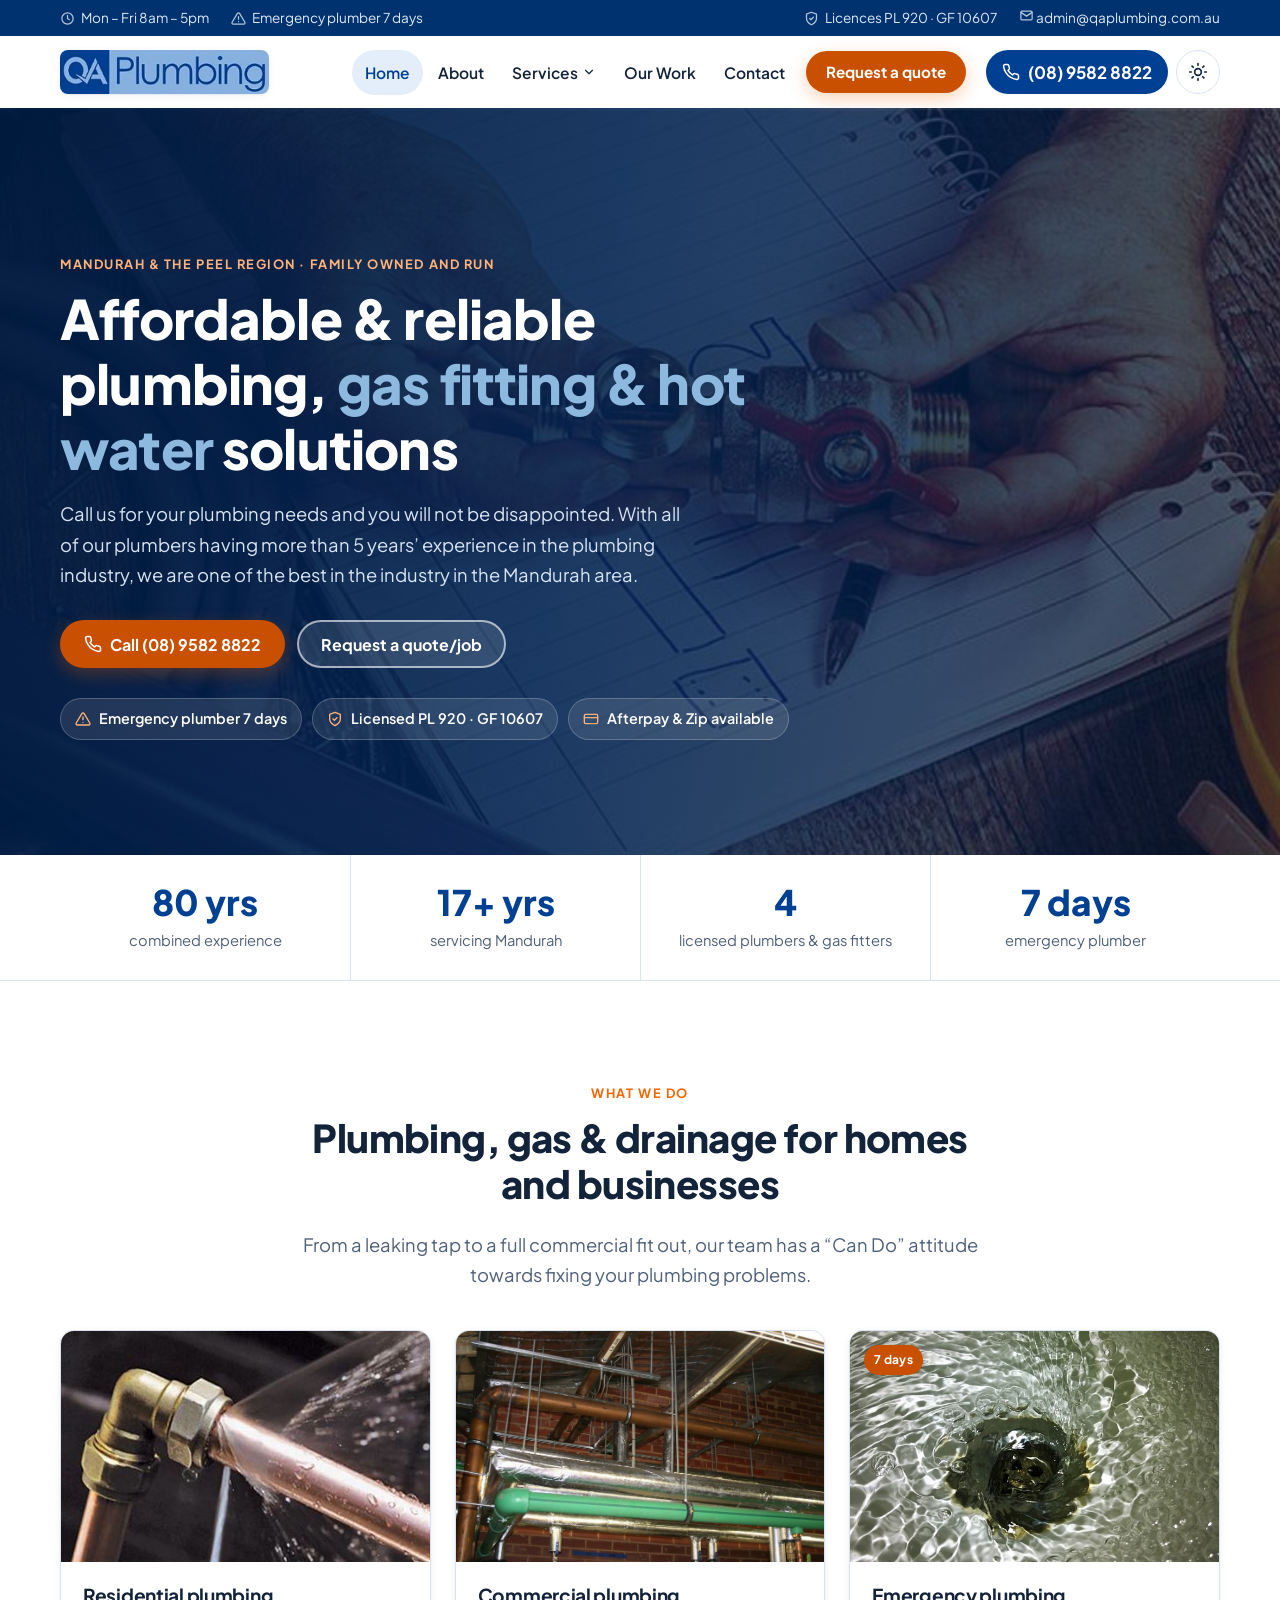
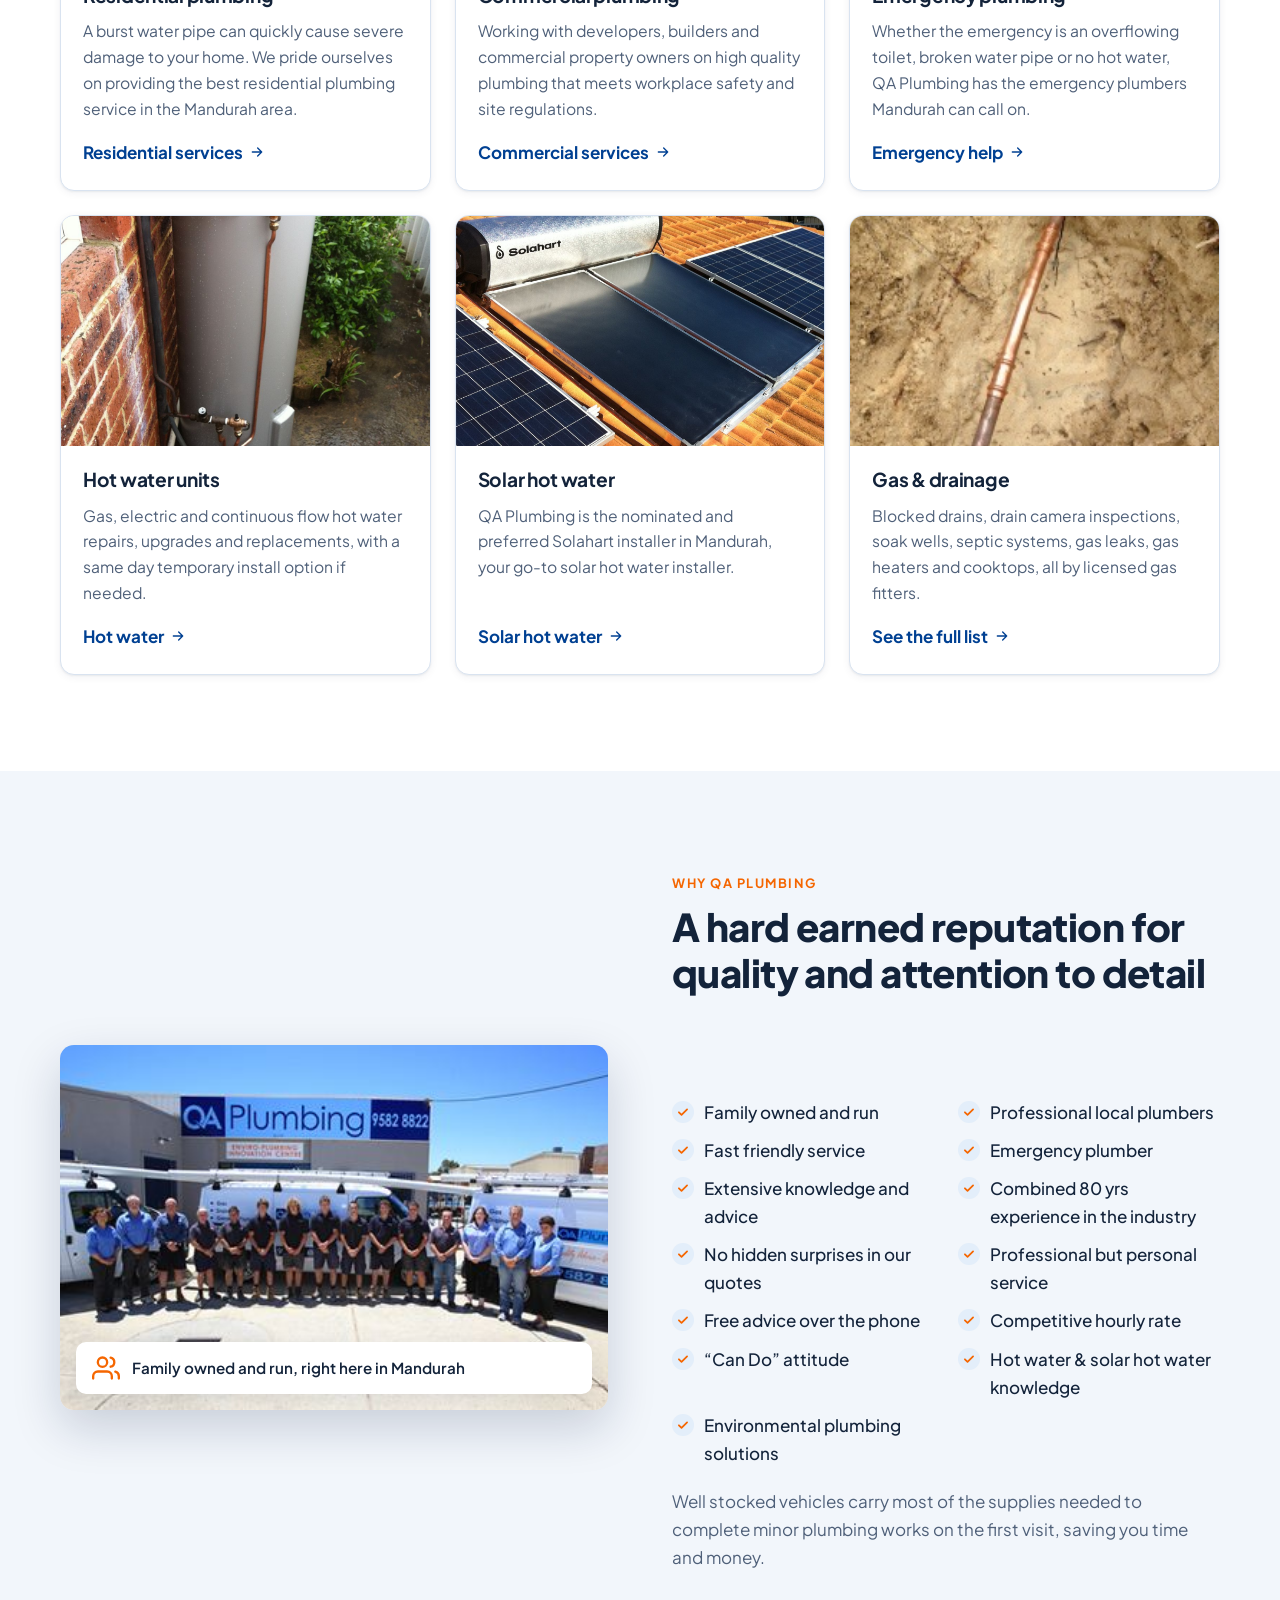
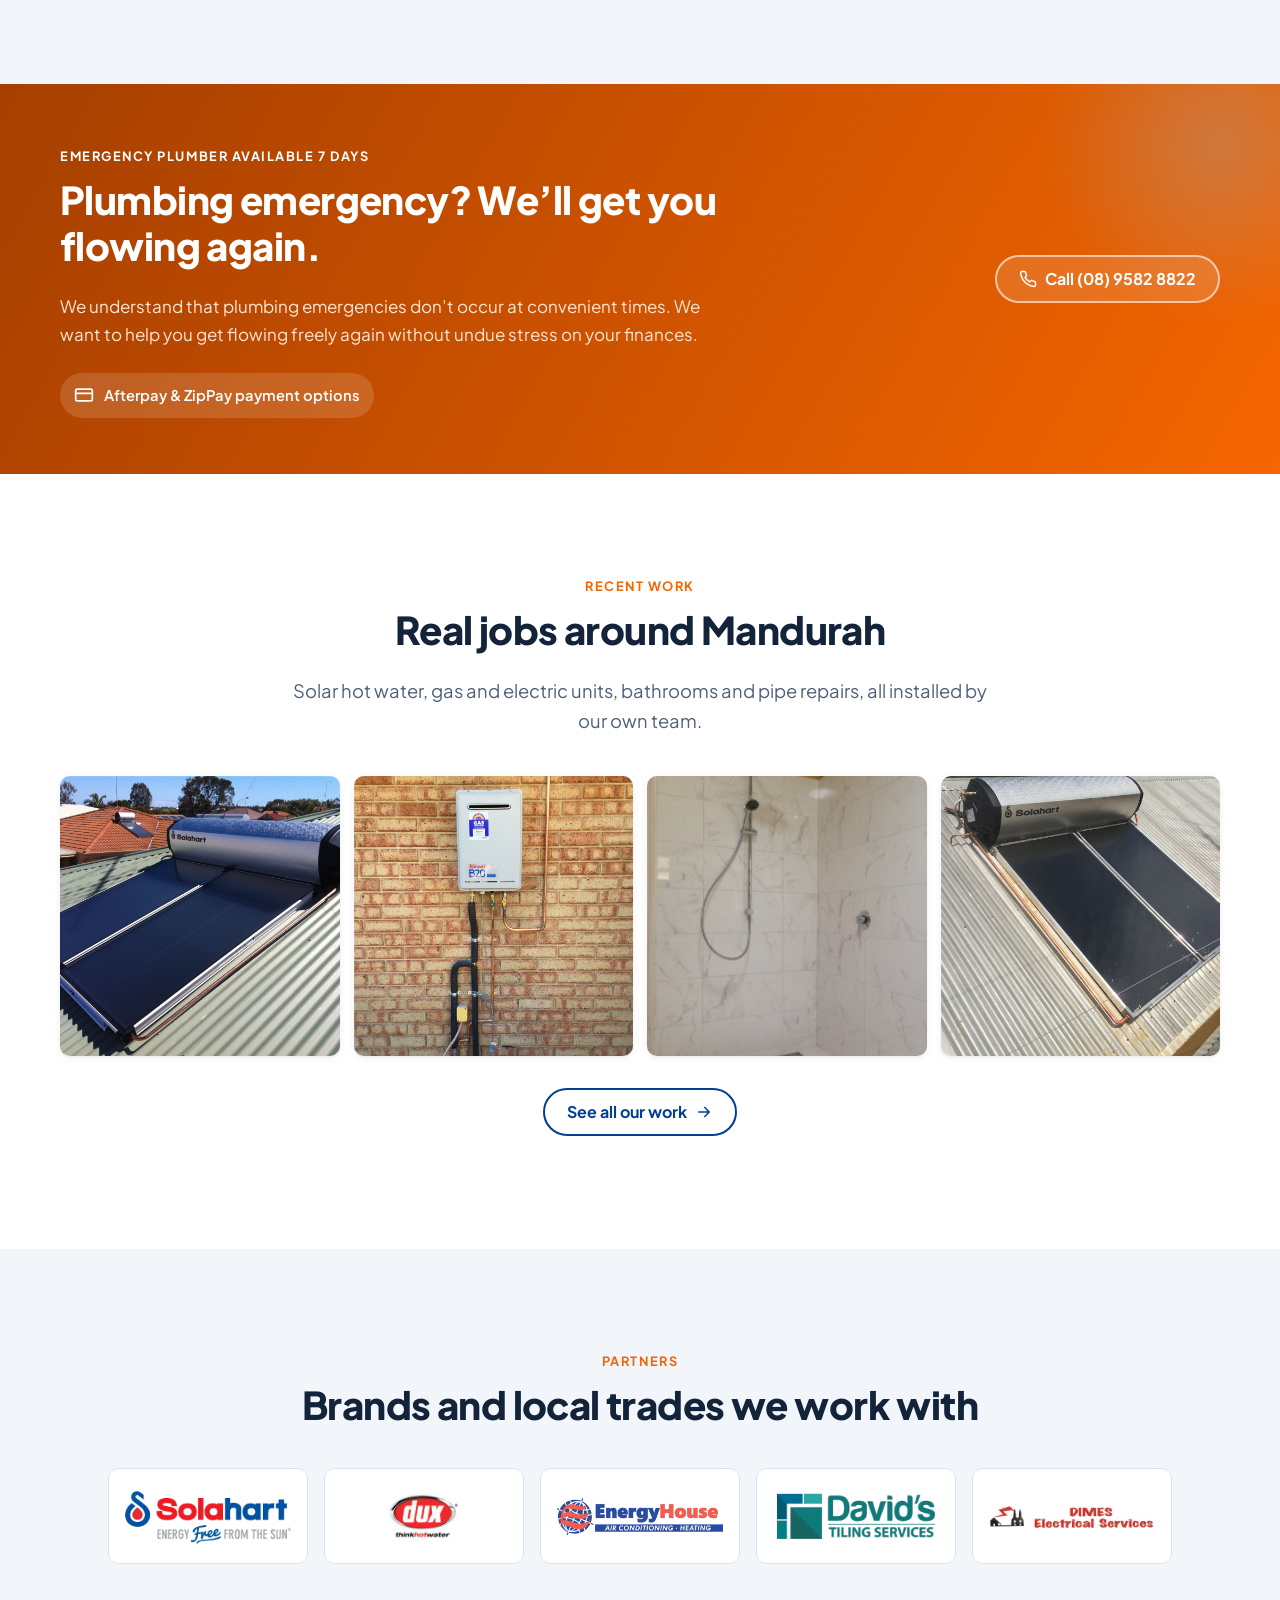
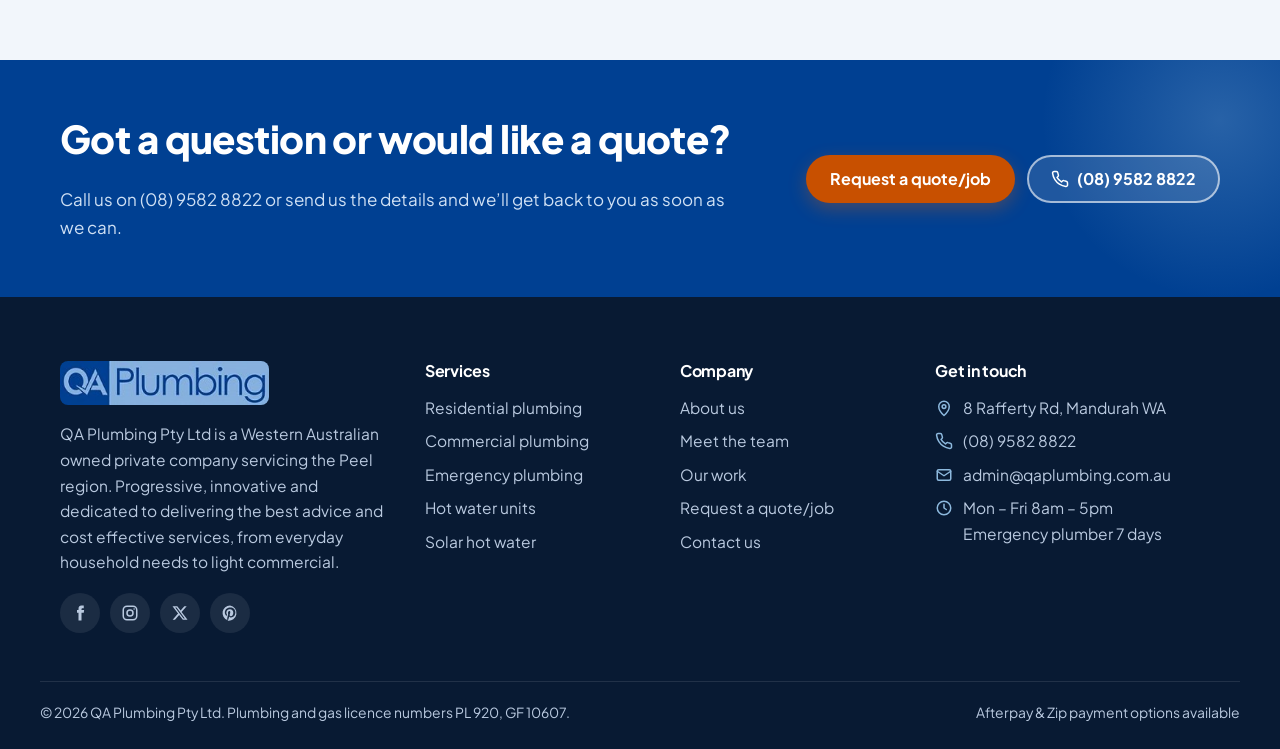
==== index.html @ 36aa90f0 "Initial commit: qa-plumbing site" ====
<!doctype html>
<html lang="en-AU">
<head>
<meta charset="utf-8">
<meta name="viewport" content="width=device-width, initial-scale=1">
<title>QA Plumbing, Gas &amp; Drainage | Mandurah Plumbers | (08) 9582 8822</title>
<meta name="description" content="Family owned Mandurah plumbers for residential, commercial and emergency plumbing, gas fitting, drainage and hot water. Call (08) 9582 8822.">
<meta name="theme-color" content="#004092">
<link rel="icon" href="images/qa-plumbing-fav-icon.jpg">
<script>(function(){var t=null;try{t=localStorage.getItem('qa-theme');}catch(e){}if(t!=='light'&&t!=='dark'){t=window.matchMedia&&matchMedia('(prefers-color-scheme: dark)').matches?'dark':'light';}document.documentElement.setAttribute('data-theme',t);})();</script>
<link rel="preconnect" href="https://fonts.googleapis.com">
<link rel="preconnect" href="https://fonts.gstatic.com" crossorigin>
<link rel="stylesheet" href="https://fonts.googleapis.com/css2?family=Plus+Jakarta+Sans:wght@400;500;600;700;800&display=swap">
<link rel="stylesheet" href="css/style.css">
</head>
<body>
<a class="skip-link" href="#main">Skip to content</a>

<div class="topbar">
  <div class="container">
    <ul class="topbar-list">
      <li><svg viewBox="0 0 24 24" fill="none" stroke="currentColor" stroke-width="2" stroke-linecap="round" stroke-linejoin="round" aria-hidden="true"><circle cx="12" cy="12" r="9"/><path d="M12 7v5l3 2"/></svg> Mon – Fri 8am – 5pm</li>
      <li class="hide-md"><svg viewBox="0 0 24 24" fill="none" stroke="currentColor" stroke-width="2" stroke-linecap="round" stroke-linejoin="round" aria-hidden="true"><path d="M10.3 3.9 1.8 18a2 2 0 0 0 1.7 3h17a2 2 0 0 0 1.7-3L13.7 3.9a2 2 0 0 0-3.4 0z"/><path d="M12 9v4M12 17h.01"/></svg> Emergency plumber 7 days</li>
    </ul>
    <ul class="topbar-list">
      <li class="hide-md"><svg viewBox="0 0 24 24" fill="none" stroke="currentColor" stroke-width="2" stroke-linecap="round" stroke-linejoin="round" aria-hidden="true"><path d="M12 22s8-4 8-10V5l-8-3-8 3v7c0 6 8 10 8 10z"/><path d="M9 12l2 2 4-4"/></svg> Licences PL 920 · GF 10607</li>
      <li><a href="mailto:admin@qaplumbing.com.au"><svg viewBox="0 0 24 24" fill="none" stroke="currentColor" stroke-width="2" stroke-linecap="round" stroke-linejoin="round" aria-hidden="true"><rect x="3" y="5" width="18" height="14" rx="2"/><path d="M3 7l9 6 9-6"/></svg> admin@qaplumbing.com.au</a></li>
    </ul>
  </div>
</div>

<header class="site-header">
  <div class="container header-inner">
    <a class="brand" href="index.html" aria-label="QA Plumbing home"><img src="images/logo.jpg" alt="QA Plumbing" width="285" height="60"></a>
    <nav id="site-nav" class="site-nav" aria-label="Main">
      <ul>
        <li><a class="nav-link" href="index.html" aria-current="page">Home</a></li>
        <li><a class="nav-link" href="about.html">About</a></li>
        <li class="has-sub">
          <a class="nav-link" href="index.html#services">Services <svg viewBox="0 0 24 24" fill="none" stroke="currentColor" stroke-width="2" stroke-linecap="round" stroke-linejoin="round" aria-hidden="true" class="chev"><path d="M6 9l6 6 6-6"/></svg></a>
          <ul class="sub">
            <li><a href="residential.html">Residential plumbing</a></li>
            <li><a href="commercial.html">Commercial plumbing</a></li>
            <li><a href="hot-water.html">Hot water units</a></li>
            <li><a href="solar.html">Solar hot water</a></li>
          </ul>
        </li>
        <li><a class="nav-link" href="gallery.html">Our Work</a></li>
        <li><a class="nav-link" href="contact.html">Contact</a></li>
      </ul>
      <a class="btn btn-accent nav-quote" href="contact.html#quote">Request a quote</a>
    </nav>
    <div class="header-actions">
      <a class="header-call" href="tel:0895828822" aria-label="Call QA Plumbing on (08) 9582 8822"><svg viewBox="0 0 24 24" fill="none" stroke="currentColor" stroke-width="2" stroke-linecap="round" stroke-linejoin="round" aria-hidden="true"><path d="M22 16.9v3a2 2 0 0 1-2.2 2 19.8 19.8 0 0 1-8.6-3.1 19.5 19.5 0 0 1-6-6A19.8 19.8 0 0 1 2.1 4.2 2 2 0 0 1 4.1 2h3a2 2 0 0 1 2 1.7c.1 1 .4 1.9.7 2.8a2 2 0 0 1-.5 2.1L8 9.9a16 16 0 0 0 6 6l1.3-1.3a2 2 0 0 1 2.1-.4c.9.3 1.8.6 2.8.7a2 2 0 0 1 1.7 2z"/></svg><span>(08) 9582 8822</span></a>
      <button class="icon-btn theme-toggle" type="button" aria-label="Switch to dark mode" aria-pressed="false"><svg viewBox="0 0 24 24" fill="none" stroke="currentColor" stroke-width="2" stroke-linecap="round" stroke-linejoin="round" aria-hidden="true" class="sun"><circle cx="12" cy="12" r="4"/><path d="M12 2v2M12 20v2M4.9 4.9l1.4 1.4M17.7 17.7l1.4 1.4M2 12h2M20 12h2M4.9 19.1l1.4-1.4M17.7 6.3l1.4-1.4"/></svg><svg viewBox="0 0 24 24" fill="none" stroke="currentColor" stroke-width="2" stroke-linecap="round" stroke-linejoin="round" aria-hidden="true" class="moon"><path d="M21 12.8A9 9 0 1 1 11.2 3a7 7 0 0 0 9.8 9.8z"/></svg></button>
      <button class="icon-btn menu-toggle" type="button" aria-controls="site-nav" aria-expanded="false" aria-label="Open menu"><span class="bars" aria-hidden="true"><span></span><span></span><span></span></span></button>
    </div>
  </div>
</header>

<main id="main">
<section class="hero">
  <div class="hero-media"><img src="images/image2.jpg" alt="" width="1400" height="434" fetchpriority="high"></div>
  <div class="container">
    <div class="hero-inner">
      <span class="eyebrow">Mandurah &amp; the Peel region · Family owned and run</span>
      <h1>Affordable &amp; reliable plumbing, <span class="hl">gas fitting &amp; hot water</span> solutions</h1>
      <p class="lead">Call us for your plumbing needs and you will not be disappointed. With all of our plumbers having more than 5 years’ experience in the plumbing industry, we are one of the best in the industry in the Mandurah area.</p>
      <div class="btn-row">
        <a class="btn btn-accent" href="tel:0895828822"><svg viewBox="0 0 24 24" fill="none" stroke="currentColor" stroke-width="2" stroke-linecap="round" stroke-linejoin="round" aria-hidden="true"><path d="M22 16.9v3a2 2 0 0 1-2.2 2 19.8 19.8 0 0 1-8.6-3.1 19.5 19.5 0 0 1-6-6A19.8 19.8 0 0 1 2.1 4.2 2 2 0 0 1 4.1 2h3a2 2 0 0 1 2 1.7c.1 1 .4 1.9.7 2.8a2 2 0 0 1-.5 2.1L8 9.9a16 16 0 0 0 6 6l1.3-1.3a2 2 0 0 1 2.1-.4c.9.3 1.8.6 2.8.7a2 2 0 0 1 1.7 2z"/></svg> Call (08) 9582 8822</a>
        <a class="btn btn-light" href="contact.html#quote">Request a quote/job</a>
      </div>
      <ul class="trust">
        <li><svg viewBox="0 0 24 24" fill="none" stroke="currentColor" stroke-width="2" stroke-linecap="round" stroke-linejoin="round" aria-hidden="true"><path d="M10.3 3.9 1.8 18a2 2 0 0 0 1.7 3h17a2 2 0 0 0 1.7-3L13.7 3.9a2 2 0 0 0-3.4 0z"/><path d="M12 9v4M12 17h.01"/></svg> Emergency plumber 7 days</li>
        <li><svg viewBox="0 0 24 24" fill="none" stroke="currentColor" stroke-width="2" stroke-linecap="round" stroke-linejoin="round" aria-hidden="true"><path d="M12 22s8-4 8-10V5l-8-3-8 3v7c0 6 8 10 8 10z"/><path d="M9 12l2 2 4-4"/></svg> Licensed PL 920 · GF 10607</li>
        <li><svg viewBox="0 0 24 24" fill="none" stroke="currentColor" stroke-width="2" stroke-linecap="round" stroke-linejoin="round" aria-hidden="true"><rect x="2" y="5" width="20" height="14" rx="2"/><path d="M2 10h20"/></svg> Afterpay &amp; Zip available</li>
      </ul>
    </div>
  </div>
</section>

<section class="stats" aria-label="QA Plumbing at a glance">
  <div class="container" data-reveal>
    <div class="stat"><strong>80 yrs</strong><span>combined experience</span></div>
    <div class="stat"><strong>17+ yrs</strong><span>servicing Mandurah</span></div>
    <div class="stat"><strong>4</strong><span>licensed plumbers &amp; gas fitters</span></div>
    <div class="stat"><strong>7 days</strong><span>emergency plumber</span></div>
  </div>
</section>

<section class="section" id="services">
  <div class="container">
    <div class="section-head center" data-reveal>
      <span class="eyebrow">What we do</span>
      <h2>Plumbing, gas &amp; drainage for homes and businesses</h2>
      <p class="lead">From a leaking tap to a full commercial fit out, our team has a “Can Do” attitude towards fixing your plumbing problems.</p>
    </div>
    <div class="grid grid-3" data-reveal>
      <a class="card" href="residential.html">
        <div class="card-media"><img src="images/burst-pipe.jpg" alt="Burst water pipe" width="600" height="400" loading="lazy"></div>
        <div class="card-body">
          <h3>Residential plumbing</h3>
          <p>A burst water pipe can quickly cause severe damage to your home. We pride ourselves on providing the best residential plumbing service in the Mandurah area.</p>
          <span class="card-link">Residential services <svg viewBox="0 0 24 24" fill="none" stroke="currentColor" stroke-width="2" stroke-linecap="round" stroke-linejoin="round" aria-hidden="true"><path d="M5 12h14M13 6l6 6-6 6"/></svg></span>
        </div>
      </a>
      <a class="card" href="commercial.html">
        <div class="card-media"><img src="images/various_roof__piping.jpg" alt="Commercial roof piping" width="850" height="567" loading="lazy"></div>
        <div class="card-body">
          <h3>Commercial plumbing</h3>
          <p>Working with developers, builders and commercial property owners on high quality plumbing that meets workplace safety and site regulations.</p>
          <span class="card-link">Commercial services <svg viewBox="0 0 24 24" fill="none" stroke="currentColor" stroke-width="2" stroke-linecap="round" stroke-linejoin="round" aria-hidden="true"><path d="M5 12h14M13 6l6 6-6 6"/></svg></span>
        </div>
      </a>
      <a class="card" href="#emergency">
        <div class="card-media"><span class="tag">7 days</span><img src="images/water-783355_640.jpg" alt="Water flowing from a pipe" width="640" height="360" loading="lazy"></div>
        <div class="card-body">
          <h3>Emergency plumbing</h3>
          <p>Whether the emergency is an overflowing toilet, broken water pipe or no hot water, QA Plumbing has the emergency plumbers Mandurah can call on.</p>
          <span class="card-link">Emergency help <svg viewBox="0 0 24 24" fill="none" stroke="currentColor" stroke-width="2" stroke-linecap="round" stroke-linejoin="round" aria-hidden="true"><path d="M5 12h14M13 6l6 6-6 6"/></svg></span>
        </div>
      </a>
      <a class="card" href="hot-water.html">
        <div class="card-media"><img src="images/residential-4.jpg" alt="Electric hot water unit installed by QA Plumbing" width="1046" height="1400" loading="lazy"></div>
        <div class="card-body">
          <h3>Hot water units</h3>
          <p>Gas, electric and continuous flow hot water repairs, upgrades and replacements, with a same day temporary install option if needed.</p>
          <span class="card-link">Hot water <svg viewBox="0 0 24 24" fill="none" stroke="currentColor" stroke-width="2" stroke-linecap="round" stroke-linejoin="round" aria-hidden="true"><path d="M5 12h14M13 6l6 6-6 6"/></svg></span>
        </div>
      </a>
      <a class="card" href="solar.html">
        <div class="card-media"><img src="images/residential-10.jpg" alt="Solahart solar hot water system on a tiled roof" width="1400" height="1400" loading="lazy"></div>
        <div class="card-body">
          <h3>Solar hot water</h3>
          <p>QA Plumbing is the nominated and preferred Solahart installer in Mandurah, your go-to solar hot water installer.</p>
          <span class="card-link">Solar hot water <svg viewBox="0 0 24 24" fill="none" stroke="currentColor" stroke-width="2" stroke-linecap="round" stroke-linejoin="round" aria-hidden="true"><path d="M5 12h14M13 6l6 6-6 6"/></svg></span>
        </div>
      </a>
      <a class="card" href="residential.html#services-list">
        <div class="card-media"><img src="images/residential-20.jpg" alt="Copper pipe repair in a trench" width="240" height="320" loading="lazy"></div>
        <div class="card-body">
          <h3>Gas &amp; drainage</h3>
          <p>Blocked drains, drain camera inspections, soak wells, septic systems, gas leaks, gas heaters and cooktops, all by licensed gas fitters.</p>
          <span class="card-link">See the full list <svg viewBox="0 0 24 24" fill="none" stroke="currentColor" stroke-width="2" stroke-linecap="round" stroke-linejoin="round" aria-hidden="true"><path d="M5 12h14M13 6l6 6-6 6"/></svg></span>
        </div>
      </a>
    </div>
  </div>
</section>

<section class="section section-soft">
  <div class="container split">
    <div class="media-frame reveal-me" style="aspect-ratio:3/2">
      <img src="images/img_1631.jpg" alt="The QA Plumbing team outside their Mandurah workshop" width="383" height="254" loading="lazy">
      <div class="media-badge"><svg viewBox="0 0 24 24" fill="none" stroke="currentColor" stroke-width="2" stroke-linecap="round" stroke-linejoin="round" aria-hidden="true"><path d="M17 21v-2a4 4 0 0 0-4-4H5a4 4 0 0 0-4 4v2"/><circle cx="9" cy="7" r="4"/><path d="M23 21v-2a4 4 0 0 0-3-3.9M16 3.1a4 4 0 0 1 0 7.8"/></svg> Family owned and run, right here in Mandurah</div>
    </div>
    <div data-reveal>
      <span class="eyebrow">Why QA Plumbing</span>
      <h2>A hard earned reputation for quality and attention to detail</h2>
      <p class="lead">Our team at QA Plumbing value our hard earned reputation for high quality work and attention to detail.</p>
      <ul class="checks cols-2">
        <li>Family owned and run</li>
        <li>Professional local plumbers</li>
        <li>Fast friendly service</li>
        <li>Emergency plumber</li>
        <li>Extensive knowledge and advice</li>
        <li>Combined 80 yrs experience in the industry</li>
        <li>No hidden surprises in our quotes</li>
        <li>Professional but personal service</li>
        <li>Free advice over the phone</li>
        <li>Competitive hourly rate</li>
        <li>“Can Do” attitude</li>
        <li>Hot water &amp; solar hot water knowledge</li>
        <li>Environmental plumbing solutions</li>
      </ul>
      <p class="muted" style="margin-top:20px">Well stocked vehicles carry most of the supplies needed to complete minor plumbing works on the first visit, saving you time and money.</p>
    </div>
  </div>
</section>

<section class="band emergency" id="emergency">
  <div class="container">
    <div class="band-text" data-reveal>
      <span class="eyebrow" style="color:#fff">Emergency plumber available 7 days</span>
      <h2>Plumbing emergency? We’ll get you flowing again.</h2>
      <p>We understand that plumbing emergencies don’t occur at convenient times. We want to help you get flowing freely again without undue stress on your finances.</p>
      <span class="pay-note"><svg viewBox="0 0 24 24" fill="none" stroke="currentColor" stroke-width="2" stroke-linecap="round" stroke-linejoin="round" aria-hidden="true"><rect x="2" y="5" width="20" height="14" rx="2"/><path d="M2 10h20"/></svg> Afterpay &amp; ZipPay payment options</span>
    </div>
    <a class="btn btn-light" href="tel:0895828822"><svg viewBox="0 0 24 24" fill="none" stroke="currentColor" stroke-width="2" stroke-linecap="round" stroke-linejoin="round" aria-hidden="true"><path d="M22 16.9v3a2 2 0 0 1-2.2 2 19.8 19.8 0 0 1-8.6-3.1 19.5 19.5 0 0 1-6-6A19.8 19.8 0 0 1 2.1 4.2 2 2 0 0 1 4.1 2h3a2 2 0 0 1 2 1.7c.1 1 .4 1.9.7 2.8a2 2 0 0 1-.5 2.1L8 9.9a16 16 0 0 0 6 6l1.3-1.3a2 2 0 0 1 2.1-.4c.9.3 1.8.6 2.8.7a2 2 0 0 1 1.7 2z"/></svg> Call (08) 9582 8822</a>
  </div>
</section>

<section class="section">
  <div class="container">
    <div class="section-head center" data-reveal>
      <span class="eyebrow">Recent work</span>
      <h2>Real jobs around Mandurah</h2>
      <p class="lead">Solar hot water, gas and electric units, bathrooms and pipe repairs, all installed by our own team.</p>
    </div>
    <div class="gallery mini" data-reveal>
      <a class="gallery-item zoom" href="gallery.html"><img src="images/residential-1.jpg" alt="Solahart solar hot water installation" width="1400" height="1046" loading="lazy"></a>
      <a class="gallery-item zoom" href="gallery.html"><img src="images/residential-8.jpg" alt="Continuous flow gas hot water unit" width="1050" height="1400" loading="lazy"></a>
      <a class="gallery-item zoom" href="gallery.html"><img src="images/residential-16.jpg" alt="Renovated walk-in shower" width="240" height="320" loading="lazy"></a>
      <a class="gallery-item zoom" href="gallery.html"><img src="images/residential-13.jpg" alt="Solar hot water system on a metal roof" width="1050" height="1400" loading="lazy"></a>
    </div>
    <p style="text-align:center;margin-top:32px"><a class="btn btn-ghost" href="gallery.html">See all our work <svg viewBox="0 0 24 24" fill="none" stroke="currentColor" stroke-width="2" stroke-linecap="round" stroke-linejoin="round" aria-hidden="true"><path d="M5 12h14M13 6l6 6-6 6"/></svg></a></p>
  </div>
</section>

<section class="section section-soft">
  <div class="container">
    <div class="section-head center" data-reveal>
      <span class="eyebrow">Partners</span>
      <h2>Brands and local trades we work with</h2>
    </div>
    <ul class="partners" data-reveal>
      <li><a href="https://solahart.com.au/dealer/solahart-mandurah" target="_blank" rel="noopener"><img src="images/solahart_energyfree_logo-1.png" alt="Solahart" width="207" height="75" loading="lazy"></a></li>
      <li><a href="https://www.dux.com.au/" target="_blank" rel="noopener"><img src="images/dux.jpg" alt="Dux hot water" width="168" height="136" loading="lazy"></a></li>
      <li><a href="https://www.energyhousemandurah.com.au/" target="_blank" rel="noopener"><img src="images/energyhousemandurah.png" alt="Energy House Mandurah" width="293" height="65" loading="lazy"></a></li>
      <li><a href="https://www.facebook.com/DavidsTilingServices/" target="_blank" rel="noopener"><img src="images/davidstilingservices-1.png" alt="David's Tiling Services" width="200" height="76" loading="lazy"></a></li>
      <li><a href="https://www.facebook.com/DimesElec/" target="_blank" rel="noopener"><img src="images/dimes-1.jpg" alt="Dimes Electrical" width="399" height="70" loading="lazy"></a></li>
    </ul>
  </div>
</section>

<section class="band">
  <div class="container">
    <div class="band-text" data-reveal>
      <h2>Got a question or would like a quote?</h2>
      <p>Call us on (08) 9582 8822 or send us the details and we’ll get back to you as soon as we can.</p>
    </div>
    <div class="btn-row">
      <a class="btn btn-accent" href="contact.html#quote">Request a quote/job</a>
      <a class="btn btn-light" href="tel:0895828822"><svg viewBox="0 0 24 24" fill="none" stroke="currentColor" stroke-width="2" stroke-linecap="round" stroke-linejoin="round" aria-hidden="true"><path d="M22 16.9v3a2 2 0 0 1-2.2 2 19.8 19.8 0 0 1-8.6-3.1 19.5 19.5 0 0 1-6-6A19.8 19.8 0 0 1 2.1 4.2 2 2 0 0 1 4.1 2h3a2 2 0 0 1 2 1.7c.1 1 .4 1.9.7 2.8a2 2 0 0 1-.5 2.1L8 9.9a16 16 0 0 0 6 6l1.3-1.3a2 2 0 0 1 2.1-.4c.9.3 1.8.6 2.8.7a2 2 0 0 1 1.7 2z"/></svg> (08) 9582 8822</a>
    </div>
  </div>
</section>
</main>

<footer class="site-footer">
  <div class="container footer-grid">
    <div class="footer-brand">
      <img src="images/logo.jpg" alt="QA Plumbing" width="285" height="60" loading="lazy">
      <p>QA Plumbing Pty Ltd is a Western Australian owned private company servicing the Peel region. Progressive, innovative and dedicated to delivering the best advice and cost effective services, from everyday household needs to light commercial.</p>
      <ul class="socials">
        <li><a href="https://www.facebook.com/QAPlumbing" aria-label="QA Plumbing on Facebook" target="_blank" rel="noopener"><svg viewBox="0 0 24 24" fill="currentColor" aria-hidden="true"><path d="M14 8V6.5c0-.7.5-1 1-1h2V2h-3c-3 0-4 2-4 4.5V8H8v3.5h2V22h4V11.5h3l.5-3.5z"/></svg></a></li>
        <li><a href="https://www.instagram.com/qa_plumbing/" aria-label="QA Plumbing on Instagram" target="_blank" rel="noopener"><svg viewBox="0 0 24 24" fill="none" stroke="currentColor" stroke-width="2" stroke-linecap="round" stroke-linejoin="round" aria-hidden="true"><rect x="3" y="3" width="18" height="18" rx="5"/><circle cx="12" cy="12" r="4"/><path d="M17.5 6.5h.01"/></svg></a></li>
        <li><a href="https://x.com/QAplumbing" aria-label="QA Plumbing on X" target="_blank" rel="noopener"><svg viewBox="0 0 24 24" fill="currentColor" aria-hidden="true"><path d="M17.8 3h3.1l-6.8 7.7L22 21h-6.2l-4.9-6.4L5.3 21H2.2l7.2-8.3L2 3h6.4l4.4 5.8zm-1.1 16.2h1.7L7.4 4.7H5.5z"/></svg></a></li>
        <li><a href="https://www.pinterest.com.au/qaplumbing/" aria-label="QA Plumbing on Pinterest" target="_blank" rel="noopener"><svg viewBox="0 0 24 24" fill="currentColor" aria-hidden="true"><path d="M12 2a10 10 0 0 0-3.6 19.3c-.1-.8-.2-2 0-2.9l1.2-5s-.3-.6-.3-1.5c0-1.4.8-2.5 1.8-2.5.9 0 1.3.7 1.3 1.5 0 .9-.6 2.2-.9 3.4-.2 1 .5 1.9 1.6 1.9 1.9 0 3.3-2 3.3-4.9 0-2.6-1.8-4.4-4.5-4.4-3 0-4.8 2.3-4.8 4.6 0 .9.4 1.9.8 2.5.1.1.1.2.1.3l-.3 1.2c0 .2-.2.3-.4.2-1.4-.7-2.2-2.7-2.2-4.3 0-3.5 2.5-6.7 7.3-6.7 3.8 0 6.8 2.7 6.8 6.4 0 3.8-2.4 6.9-5.8 6.9-1.1 0-2.2-.6-2.5-1.3l-.7 2.6c-.2 1-.9 2.2-1.4 2.9A10 10 0 1 0 12 2z"/></svg></a></li>
      </ul>
    </div>
    <div>
      <h3>Services</h3>
      <ul>
        <li><a href="residential.html">Residential plumbing</a></li>
        <li><a href="commercial.html">Commercial plumbing</a></li>
        <li><a href="index.html#emergency">Emergency plumbing</a></li>
        <li><a href="hot-water.html">Hot water units</a></li>
        <li><a href="solar.html">Solar hot water</a></li>
      </ul>
    </div>
    <div>
      <h3>Company</h3>
      <ul>
        <li><a href="about.html">About us</a></li>
        <li><a href="about.html#team">Meet the team</a></li>
        <li><a href="gallery.html">Our work</a></li>
        <li><a href="contact.html#quote">Request a quote/job</a></li>
        <li><a href="contact.html">Contact us</a></li>
      </ul>
    </div>
    <div>
      <h3>Get in touch</h3>
      <ul class="contact-lines">
        <li><svg viewBox="0 0 24 24" fill="none" stroke="currentColor" stroke-width="2" stroke-linecap="round" stroke-linejoin="round" aria-hidden="true"><path d="M12 22s7-6.2 7-12a7 7 0 0 0-14 0c0 5.8 7 12 7 12z"/><circle cx="12" cy="10" r="2.5"/></svg><span>8 Rafferty Rd, Mandurah WA</span></li>
        <li><svg viewBox="0 0 24 24" fill="none" stroke="currentColor" stroke-width="2" stroke-linecap="round" stroke-linejoin="round" aria-hidden="true"><path d="M22 16.9v3a2 2 0 0 1-2.2 2 19.8 19.8 0 0 1-8.6-3.1 19.5 19.5 0 0 1-6-6A19.8 19.8 0 0 1 2.1 4.2 2 2 0 0 1 4.1 2h3a2 2 0 0 1 2 1.7c.1 1 .4 1.9.7 2.8a2 2 0 0 1-.5 2.1L8 9.9a16 16 0 0 0 6 6l1.3-1.3a2 2 0 0 1 2.1-.4c.9.3 1.8.6 2.8.7a2 2 0 0 1 1.7 2z"/></svg><a href="tel:0895828822">(08) 9582 8822</a></li>
        <li><svg viewBox="0 0 24 24" fill="none" stroke="currentColor" stroke-width="2" stroke-linecap="round" stroke-linejoin="round" aria-hidden="true"><rect x="3" y="5" width="18" height="14" rx="2"/><path d="M3 7l9 6 9-6"/></svg><a href="mailto:admin@qaplumbing.com.au">admin@qaplumbing.com.au</a></li>
        <li><svg viewBox="0 0 24 24" fill="none" stroke="currentColor" stroke-width="2" stroke-linecap="round" stroke-linejoin="round" aria-hidden="true"><circle cx="12" cy="12" r="9"/><path d="M12 7v5l3 2"/></svg><span>Mon – Fri 8am – 5pm<br>Emergency plumber 7 days</span></li>
      </ul>
    </div>
  </div>
  <div class="container footer-bottom">
    <span>© <span id="year">2026</span> QA Plumbing Pty Ltd. Plumbing and gas licence numbers PL 920, GF 10607.</span>
    <span>Afterpay &amp; Zip payment options available</span>
  </div>
</footer>

<div class="callbar">
  <a class="btn btn-accent" href="tel:0895828822"><svg viewBox="0 0 24 24" fill="none" stroke="currentColor" stroke-width="2" stroke-linecap="round" stroke-linejoin="round" aria-hidden="true"><path d="M22 16.9v3a2 2 0 0 1-2.2 2 19.8 19.8 0 0 1-8.6-3.1 19.5 19.5 0 0 1-6-6A19.8 19.8 0 0 1 2.1 4.2 2 2 0 0 1 4.1 2h3a2 2 0 0 1 2 1.7c.1 1 .4 1.9.7 2.8a2 2 0 0 1-.5 2.1L8 9.9a16 16 0 0 0 6 6l1.3-1.3a2 2 0 0 1 2.1-.4c.9.3 1.8.6 2.8.7a2 2 0 0 1 1.7 2z"/></svg> Call (08) 9582 8822</a>
  <a class="btn btn-primary" href="contact.html#quote">Get a quote</a>
</div>

<script src="js/main.js" defer></script>
</body>
</html>
---- css/style.css ----
/* QA Plumbing, Gas & Drainage — shared styles */

:root {
  --bg: #ffffff;
  --bg-soft: #f2f6fb;
  --surface: #ffffff;
  --surface-2: #e8f0fa;
  --text: #13233a;
  --muted: #4f6079;
  --border: #d9e3f0;
  --primary: #004092;          /* logo navy */
  --primary-hover: #00326f;
  --primary-ink: #ffffff;
  --link: #004092;
  --sky: #8db9de;              /* logo light blue */
  --sky-soft: #e3eefa;
  --accent: #f56600;           /* old theme orange */
  --accent-btn: #c85000;
  --accent-btn-hover: #ab4400;
  --accent-ink: #ffffff;
  --check: #0a7a46;
  --header-bg: rgba(255, 255, 255, 0.86);
  --header-solid: #ffffff;
  --topbar-bg: #00326f;
  --topbar-text: #dce9f8;
  --hero-text: #ffffff;
  --hero-muted: #d7e4f4;
  --hero-overlay: linear-gradient(100deg, rgba(0, 28, 66, 0.92) 0%, rgba(0, 40, 92, 0.78) 45%, rgba(0, 40, 92, 0.35) 100%);
  --band-bg: #004092;
  --band-text: #ffffff;
  --band-muted: #cfe0f4;
  --footer-bg: #081a33;
  --footer-text: #b9c9df;
  --footer-head: #ffffff;
  --logo-chip: #ffffff;
  --product-stage: #ffffff;
  --shadow-sm: 0 1px 2px rgba(9, 30, 66, 0.06), 0 2px 8px rgba(9, 30, 66, 0.06);
  --shadow-md: 0 6px 24px rgba(9, 30, 66, 0.12);
  --shadow-lg: 0 18px 48px rgba(9, 30, 66, 0.18);
  --focus: #f56600;
  --radius: 14px;
  --radius-sm: 10px;
  --ease: cubic-bezier(0.22, 0.61, 0.36, 1);
  --t-fast: 160ms;
  --t-med: 280ms;
  --header-h: 72px;
  color-scheme: light;
}

:root[data-theme="dark"] {
  --bg: #0a1424;
  --bg-soft: #0e1b30;
  --surface: #12223a;
  --surface-2: #172b48;
  --text: #e6edf7;
  --muted: #a5b4ca;
  --border: #233a5a;
  --primary: #2f6fd0;
  --primary-hover: #3f7fe0;
  --primary-ink: #ffffff;
  --link: #9cc4ec;
  --sky: #8db9de;
  --sky-soft: #1a3152;
  --accent: #ff7a1f;
  --accent-btn: #ff7a1f;
  --accent-btn-hover: #ff9147;
  --accent-ink: #1b0f04;
  --check: #4fd18f;
  --header-bg: rgba(10, 20, 36, 0.82);
  --header-solid: #0a1424;
  --topbar-bg: #060e1b;
  --topbar-text: #a5b4ca;
  --hero-overlay: linear-gradient(100deg, rgba(4, 12, 26, 0.94) 0%, rgba(6, 18, 38, 0.82) 45%, rgba(6, 18, 38, 0.45) 100%);
  --band-bg: #10284a;
  --band-text: #ffffff;
  --band-muted: #b8cbe4;
  --footer-bg: #060d18;
  --footer-text: #9fb0c7;
  --logo-chip: #f3f6fa;
  --product-stage: #f3f6fa;
  --shadow-sm: 0 1px 2px rgba(0, 0, 0, 0.3), 0 2px 8px rgba(0, 0, 0, 0.25);
  --shadow-md: 0 6px 24px rgba(0, 0, 0, 0.4);
  --shadow-lg: 0 18px 48px rgba(0, 0, 0, 0.5);
  color-scheme: dark;
}

/* ---------- Base ---------- */
*, *::before, *::after { box-sizing: border-box; }
html { -webkit-text-size-adjust: 100%; scroll-behavior: smooth; scroll-padding-top: calc(var(--header-h) + 16px); }
body {
  margin: 0;
  font-family: "Plus Jakarta Sans", system-ui, -apple-system, "Segoe UI", Roboto, Arial, sans-serif;
  font-size: 1.0625rem;
  line-height: 1.65;
  color: var(--text);
  background: var(--bg);
  overflow-x: hidden;
  -webkit-font-smoothing: antialiased;
}
html.theme-fade body, html.theme-fade .site-header::before, html.theme-fade .card, html.theme-fade .section {
  transition: background-color var(--t-med) var(--ease), color var(--t-med) var(--ease), border-color var(--t-med) var(--ease);
}
img { max-width: 100%; height: auto; display: block; }
a { color: var(--link); text-underline-offset: 3px; }
h1, h2, h3, h4 { line-height: 1.2; margin: 0 0 0.6em; letter-spacing: -0.015em; }
h1 { font-size: clamp(2rem, 5vw, 3.4rem); font-weight: 800; }
h2 { font-size: clamp(1.6rem, 3.4vw, 2.4rem); font-weight: 800; }
h3 { font-size: 1.2rem; font-weight: 700; }
p { margin: 0 0 1em; }
ul { padding-left: 1.2em; }
:focus-visible { outline: 3px solid var(--focus); outline-offset: 3px; border-radius: 6px; }
.skip-link { position: absolute; left: 12px; top: -60px; z-index: 200; background: var(--primary); color: var(--primary-ink); padding: 10px 16px; border-radius: 8px; font-weight: 700; text-decoration: none; transition: top var(--t-fast) var(--ease); }
.skip-link:focus { top: 12px; }
.visually-hidden { position: absolute !important; width: 1px; height: 1px; overflow: hidden; clip: rect(0 0 0 0); white-space: nowrap; }

.container { width: 100%; max-width: 1200px; margin: 0 auto; padding: 0 20px; }
.section { padding: clamp(56px, 8vw, 96px) 0; }
.section-soft { background: var(--bg-soft); }
.eyebrow { display: inline-block; font-size: 0.8rem; font-weight: 700; letter-spacing: 0.12em; text-transform: uppercase; color: var(--accent); margin-bottom: 10px; }
.section-head { max-width: 720px; margin-bottom: 40px; }
.section-head.center { text-align: center; margin-left: auto; margin-right: auto; }
.lead { font-size: 1.15rem; color: var(--muted); }
.muted { color: var(--muted); }

/* ---------- Buttons ---------- */
.btn {
  display: inline-flex; align-items: center; justify-content: center; gap: 8px;
  min-height: 48px; padding: 12px 22px; border-radius: 999px; border: 2px solid transparent;
  font: inherit; font-weight: 700; font-size: 1rem; line-height: 1.2; text-decoration: none; cursor: pointer;
  transition: background-color var(--t-fast) var(--ease), color var(--t-fast) var(--ease), border-color var(--t-fast) var(--ease), transform var(--t-fast) var(--ease), box-shadow var(--t-fast) var(--ease);
}
.btn svg { width: 18px; height: 18px; flex: none; }
.btn:hover { transform: translateY(-2px); }
.btn:active { transform: translateY(0); }
.btn-accent { background: var(--accent-btn); color: var(--accent-ink); box-shadow: 0 6px 18px rgba(245, 102, 0, 0.28); }
.btn-accent:hover { background: var(--accent-btn-hover); }
.btn-primary { background: var(--primary); color: var(--primary-ink); }
.btn-primary:hover { background: var(--primary-hover); }
.btn-ghost { background: transparent; color: var(--link); border-color: currentColor; }
.btn-ghost:hover { background: var(--sky-soft); }
.btn-light { background: rgba(255, 255, 255, 0.12); color: #fff; border-color: rgba(255, 255, 255, 0.6); }
.btn-light:hover { background: rgba(255, 255, 255, 0.22); }
.btn-row { display: flex; flex-wrap: wrap; gap: 12px; }

/* ---------- Top bar ---------- */
.topbar { background: var(--topbar-bg); color: var(--topbar-text); font-size: 0.85rem; }
.topbar .container { display: flex; justify-content: space-between; gap: 16px; padding-top: 7px; padding-bottom: 7px; }
.topbar a { color: inherit; text-decoration: none; }
.topbar a:hover { color: #fff; }
.topbar-list { display: flex; gap: 22px; list-style: none; margin: 0; padding: 0; }
.topbar-list li { display: flex; align-items: center; gap: 6px; }
.topbar svg { width: 15px; height: 15px; opacity: 0.8; }

/* ---------- Header ---------- */
.site-header { position: sticky; top: 0; z-index: 100; transition: box-shadow var(--t-med) var(--ease); }
/* Blur lives on a pseudo-element so the fixed mobile menu isn't trapped inside the header box */
.site-header::before {
  content: ""; position: absolute; inset: 0; z-index: -1;
  background: var(--header-solid); border-bottom: 1px solid transparent;
  transition: background-color var(--t-med) var(--ease), border-color var(--t-med) var(--ease);
}
.site-header.is-scrolled { box-shadow: var(--shadow-md); }
.site-header.is-scrolled::before {
  background: var(--header-bg); border-bottom-color: var(--border);
  -webkit-backdrop-filter: saturate(160%) blur(14px); backdrop-filter: saturate(160%) blur(14px);
}
.header-inner { display: flex; align-items: center; gap: 20px; height: var(--header-h); }
.brand { display: inline-flex; flex: none; border-radius: 8px; overflow: hidden; box-shadow: var(--shadow-sm); transition: transform var(--t-fast) var(--ease); }
.brand:hover { transform: translateY(-1px); }
.brand img { height: 44px; width: auto; }

.site-nav { margin-left: auto; display: flex; align-items: center; gap: 8px; }
.site-nav > ul { display: flex; align-items: center; gap: 2px; list-style: none; margin: 0; padding: 0; }
.site-nav li { position: relative; }
.site-nav a.nav-link {
  display: inline-flex; align-items: center; gap: 4px; padding: 10px 13px; border-radius: 999px;
  color: var(--text); text-decoration: none; font-weight: 600; font-size: 0.97rem;
  transition: background-color var(--t-fast) var(--ease), color var(--t-fast) var(--ease);
}
.site-nav a.nav-link:hover { background: var(--sky-soft); color: var(--link); }
.site-nav a.nav-link[aria-current="page"] { color: var(--link); background: var(--sky-soft); }
.site-nav .chev { width: 14px; height: 14px; transition: transform var(--t-fast) var(--ease); }
.sub {
  list-style: none; margin: 0; padding: 8px; position: absolute; top: calc(100% + 6px); left: 0; min-width: 240px;
  background: var(--surface); border: 1px solid var(--border); border-radius: var(--radius-sm); box-shadow: var(--shadow-lg);
  opacity: 0; visibility: hidden; transform: translateY(6px);
  transition: opacity var(--t-fast) var(--ease), transform var(--t-fast) var(--ease), visibility var(--t-fast);
}
.sub::before { content: ""; position: absolute; left: 0; right: 0; top: -10px; height: 10px; }
.has-sub:hover .sub, .has-sub:focus-within .sub { opacity: 1; visibility: visible; transform: translateY(0); }
.has-sub:hover .chev, .has-sub:focus-within .chev { transform: rotate(180deg); }
.sub a { display: block; padding: 10px 12px; border-radius: 8px; color: var(--text); text-decoration: none; font-weight: 600; font-size: 0.95rem; transition: background-color var(--t-fast) var(--ease), color var(--t-fast) var(--ease); }
.sub a:hover, .sub a[aria-current="page"] { background: var(--sky-soft); color: var(--link); }
.nav-quote { min-height: 42px; padding: 9px 18px; font-size: 0.95rem; }

.header-actions { display: flex; align-items: center; gap: 8px; }
.header-call {
  display: inline-flex; align-items: center; gap: 8px; min-height: 44px; padding: 8px 16px; border-radius: 999px;
  background: var(--primary); color: var(--primary-ink); text-decoration: none; font-weight: 700; white-space: nowrap;
  transition: background-color var(--t-fast) var(--ease), transform var(--t-fast) var(--ease);
}
.header-call:hover { background: var(--primary-hover); transform: translateY(-1px); }
.header-call svg { width: 18px; height: 18px; }
.icon-btn {
  display: inline-grid; place-items: center; width: 44px; height: 44px; border-radius: 50%;
  border: 1px solid var(--border); background: var(--surface); color: var(--text); cursor: pointer;
  transition: background-color var(--t-fast) var(--ease), transform var(--t-fast) var(--ease), border-color var(--t-fast) var(--ease);
}
.icon-btn:hover { background: var(--sky-soft); transform: translateY(-1px); }
.icon-btn svg { width: 20px; height: 20px; }
.theme-toggle .moon { display: none; }
:root[data-theme="dark"] .theme-toggle .sun { display: none; }
:root[data-theme="dark"] .theme-toggle .moon { display: block; }
.menu-toggle { display: none; }
.menu-toggle .bars { position: relative; width: 20px; height: 14px; }
.menu-toggle .bars span { position: absolute; left: 0; width: 100%; height: 2px; border-radius: 2px; background: currentColor; transition: transform var(--t-med) var(--ease), opacity var(--t-fast) var(--ease), top var(--t-med) var(--ease); }
.menu-toggle .bars span:nth-child(1) { top: 0; }
.menu-toggle .bars span:nth-child(2) { top: 6px; }
.menu-toggle .bars span:nth-child(3) { top: 12px; }
.menu-open .menu-toggle .bars span:nth-child(1) { top: 6px; transform: rotate(45deg); }
.menu-open .menu-toggle .bars span:nth-child(2) { opacity: 0; }
.menu-open .menu-toggle .bars span:nth-child(3) { top: 6px; transform: rotate(-45deg); }

/* ---------- Hero ---------- */
.hero { position: relative; color: var(--hero-text); overflow: hidden; isolation: isolate; }
.hero-media { position: absolute; inset: 0; z-index: -2; }
.hero-media img { width: 100%; height: 100%; object-fit: cover; }
.hero::before { content: ""; position: absolute; inset: 0; z-index: -1; background: var(--hero-overlay); }
.hero-inner { padding: clamp(72px, 11vw, 140px) 0 clamp(64px, 9vw, 120px); max-width: 760px; }
.hero h1 { color: #fff; margin-bottom: 18px; }
.hero h1 .hl { color: var(--sky); }
.hero .lead { color: var(--hero-muted); max-width: 620px; margin-bottom: 30px; }
.hero .eyebrow { color: #ffb37a; }
.trust { display: flex; flex-wrap: wrap; gap: 10px; list-style: none; margin: 30px 0 0; padding: 0; }
.trust li {
  display: inline-flex; align-items: center; gap: 8px; padding: 8px 14px; border-radius: 999px; font-size: 0.9rem; font-weight: 600;
  background: rgba(255, 255, 255, 0.1); border: 1px solid rgba(255, 255, 255, 0.22); color: #fff;
}
.trust svg { width: 16px; height: 16px; color: #ffb37a; }

.page-hero .hero-inner { padding: clamp(56px, 8vw, 100px) 0 clamp(48px, 7vw, 84px); }
.page-hero h1 { font-size: clamp(2rem, 4.4vw, 3rem); }
.crumbs { display: flex; gap: 8px; list-style: none; margin: 0 0 14px; padding: 0; font-size: 0.88rem; color: var(--hero-muted); }
.crumbs a { color: #fff; text-decoration: none; }
.crumbs a:hover { text-decoration: underline; }
.crumbs li + li::before { content: "/"; margin-right: 8px; opacity: 0.6; }

/* ---------- Stats ---------- */
.stats { background: var(--surface); border-bottom: 1px solid var(--border); }
.stats .container { display: grid; grid-template-columns: repeat(4, 1fr); }
.stat { padding: 28px 16px; text-align: center; border-left: 1px solid var(--border); }
.stat:first-child { border-left: 0; }
.stat strong { display: block; font-size: clamp(1.6rem, 3vw, 2.2rem); font-weight: 800; color: var(--link); line-height: 1.1; }
.stat span { display: block; color: var(--muted); font-size: 0.92rem; margin-top: 6px; }

/* ---------- Cards ---------- */
.grid { display: grid; gap: 24px; }
.grid-3 { grid-template-columns: repeat(3, 1fr); }
.grid-4 { grid-template-columns: repeat(4, 1fr); }
.grid-2 { grid-template-columns: repeat(2, 1fr); }
.card {
  display: flex; flex-direction: column; background: var(--surface); border: 1px solid var(--border); border-radius: var(--radius);
  overflow: hidden; box-shadow: var(--shadow-sm); color: inherit; text-decoration: none;
  transition: transform var(--t-med) var(--ease), box-shadow var(--t-med) var(--ease), border-color var(--t-med) var(--ease);
}
a.card:hover, .card.lift:hover { transform: translateY(-4px); box-shadow: var(--shadow-lg); border-color: var(--sky); }
.card-media { position: relative; aspect-ratio: 16 / 10; overflow: hidden; background: var(--surface-2); }
.card-media img { width: 100%; height: 100%; object-fit: cover; transition: transform 400ms var(--ease); }
a.card:hover .card-media img, .zoom:hover img { transform: scale(1.06); }
.card-body { padding: 22px 22px 24px; display: flex; flex-direction: column; flex: 1; }
.card-body p { color: var(--muted); font-size: 0.98rem; }
.card-link { margin-top: auto; display: inline-flex; align-items: center; gap: 6px; font-weight: 700; color: var(--link); }
.card-link svg { width: 16px; height: 16px; transition: transform var(--t-fast) var(--ease); }
a.card:hover .card-link svg { transform: translateX(4px); }
.tag { position: absolute; left: 14px; top: 14px; background: var(--accent-btn); color: var(--accent-ink); font-size: 0.75rem; font-weight: 700; padding: 5px 10px; border-radius: 999px; letter-spacing: 0.02em; }

/* ---------- Split / feature ---------- */
.split { display: grid; grid-template-columns: 1fr 1fr; gap: clamp(32px, 5vw, 64px); align-items: center; }
.split.reverse > :first-child { order: 2; }
.media-frame { position: relative; border-radius: var(--radius); overflow: hidden; box-shadow: var(--shadow-lg); }
.media-frame img { width: 100%; height: 100%; object-fit: cover; transition: transform 400ms var(--ease); }
.media-frame:hover img { transform: scale(1.04); }
.media-frame.tall { aspect-ratio: 4 / 5; }
.media-frame.wide { aspect-ratio: 4 / 3; }
.media-badge {
  position: absolute; left: 16px; bottom: 16px; right: 16px; display: flex; align-items: center; gap: 12px;
  background: var(--surface); color: var(--text); border-radius: var(--radius-sm); padding: 12px 16px; box-shadow: var(--shadow-md); font-weight: 600; font-size: 0.95rem;
}
.media-badge svg { width: 28px; height: 28px; color: var(--accent); flex: none; }

.checks { list-style: none; padding: 0; margin: 0; display: grid; gap: 10px 24px; }
.checks.cols-2 { grid-template-columns: 1fr 1fr; }
.checks.cols-3 { grid-template-columns: repeat(3, 1fr); }
.checks li { position: relative; padding-left: 32px; font-weight: 500; }
.checks li::before {
  content: ""; position: absolute; left: 0; top: 3px; width: 22px; height: 22px; border-radius: 50%;
  background: var(--sky-soft) url("data:image/svg+xml,%3Csvg xmlns='http://www.w3.org/2000/svg' viewBox='0 0 24 24' fill='none' stroke='%23f56600' stroke-width='3' stroke-linecap='round' stroke-linejoin='round'%3E%3Cpath d='M5 12.5l4.5 4.5L19 7.5'/%3E%3C/svg%3E") center / 14px no-repeat;
}

.service-list { display: grid; grid-template-columns: repeat(3, 1fr); gap: 12px; list-style: none; margin: 0; padding: 0; }
.service-list li {
  display: flex; align-items: center; gap: 12px; padding: 14px 16px; background: var(--surface); border: 1px solid var(--border); border-radius: var(--radius-sm);
  font-weight: 600; font-size: 0.98rem; transition: border-color var(--t-fast) var(--ease), transform var(--t-fast) var(--ease), box-shadow var(--t-fast) var(--ease);
}
.service-list li:hover { border-color: var(--sky); transform: translateY(-2px); box-shadow: var(--shadow-sm); }
.service-list svg { width: 20px; height: 20px; color: var(--accent); flex: none; }

.callout {
  display: flex; gap: 18px; align-items: flex-start; padding: 24px; border-radius: var(--radius);
  background: var(--sky-soft); border: 1px solid var(--border); border-left: 5px solid var(--accent);
}
.callout svg { width: 30px; height: 30px; color: var(--accent); flex: none; margin-top: 2px; }
.callout p:last-child { margin-bottom: 0; }

/* ---------- Product cards (hot water) ---------- */
.product .card-media { aspect-ratio: 4 / 3; background: var(--product-stage); display: grid; place-items: center; padding: 20px; }
.product .card-media img { width: auto; height: 100%; max-height: 220px; object-fit: contain; }
.product .kicker { font-size: 0.78rem; font-weight: 700; letter-spacing: 0.1em; text-transform: uppercase; color: var(--accent); margin-bottom: 4px; }
.product .checks { gap: 8px; font-size: 0.95rem; }

/* ---------- Team ---------- */
.team-card .card-media { aspect-ratio: 1 / 1.05; }
.team-card .card-media img { object-position: top center; }
.team-card .card-body { padding: 18px 20px 20px; }
.team-card h3 { margin-bottom: 2px; }
.team-card p { margin: 0; font-size: 0.92rem; }

/* ---------- Bands ---------- */
.band { background: var(--band-bg); color: var(--band-text); position: relative; overflow: hidden; }
.band::after { content: ""; position: absolute; right: -120px; top: -120px; width: 360px; height: 360px; border-radius: 50%; background: radial-gradient(circle, rgba(141, 185, 222, 0.28), transparent 70%); pointer-events: none; }
.band h2 { color: #fff; }
.band p { color: var(--band-muted); }
.band .container { display: flex; align-items: center; justify-content: space-between; gap: 32px; padding-top: 56px; padding-bottom: 56px; position: relative; z-index: 1; }
.band .band-text { max-width: 680px; }
.band .band-text p:last-child { margin-bottom: 0; }
.band.emergency { background: linear-gradient(120deg, #a63f00, #f56600); }
:root[data-theme="dark"] .band.emergency { background: linear-gradient(120deg, #5a2200, #a84500); }
.band.emergency p { color: #ffe6d4; }

.pay-note svg { width: 20px; height: 20px; flex: none; }
.pay-note { display: inline-flex; align-items: center; gap: 10px; padding: 10px 14px; border-radius: 999px; background: rgba(255, 255, 255, 0.14); font-weight: 600; font-size: 0.92rem; color: #fff; margin-top: 8px; }

/* ---------- Partners ---------- */
.partners { display: flex; flex-wrap: wrap; justify-content: center; gap: 16px; list-style: none; padding: 0; margin: 0; }
.partners a {
  display: grid; place-items: center; width: 200px; height: 96px; padding: 16px; background: var(--logo-chip); border: 1px solid var(--border); border-radius: var(--radius-sm);
  transition: transform var(--t-fast) var(--ease), box-shadow var(--t-fast) var(--ease), border-color var(--t-fast) var(--ease);
}
.partners a:hover { transform: translateY(-3px); box-shadow: var(--shadow-md); border-color: var(--sky); }
.partners img { max-height: 60px; width: auto; object-fit: contain; }

/* ---------- Gallery ---------- */
.filters { display: flex; flex-wrap: wrap; gap: 8px; justify-content: center; margin-bottom: 32px; }
.filter-btn {
  min-height: 42px; padding: 8px 18px; border-radius: 999px; border: 1px solid var(--border); background: var(--surface); color: var(--text);
  font: inherit; font-weight: 600; font-size: 0.95rem; cursor: pointer; transition: background-color var(--t-fast) var(--ease), color var(--t-fast) var(--ease), border-color var(--t-fast) var(--ease);
}
.filter-btn:hover { border-color: var(--sky); background: var(--sky-soft); }
.filter-btn[aria-pressed="true"] { background: var(--primary); border-color: var(--primary); color: var(--primary-ink); }
.gallery { display: grid; grid-template-columns: repeat(4, 1fr); gap: 14px; }
.gallery-item {
  position: relative; display: block; width: 100%; padding: 0; border: 0; aspect-ratio: 1; border-radius: var(--radius-sm); overflow: hidden; cursor: zoom-in;
  background: var(--surface-2); box-shadow: var(--shadow-sm); transition: box-shadow var(--t-med) var(--ease), opacity var(--t-med) var(--ease), transform var(--t-med) var(--ease);
}
.gallery-item img { width: 100%; height: 100%; object-fit: cover; transition: transform 400ms var(--ease); }
.gallery-item:hover img { transform: scale(1.07); }
.gallery-item:hover { box-shadow: var(--shadow-lg); }
.gallery-item .cap {
  position: absolute; left: 0; right: 0; bottom: 0; padding: 26px 12px 10px; text-align: left; color: #fff; font-size: 0.85rem; font-weight: 600;
  background: linear-gradient(transparent, rgba(0, 20, 50, 0.85)); opacity: 0; transform: translateY(6px); transition: opacity var(--t-fast) var(--ease), transform var(--t-fast) var(--ease);
}
.gallery-item:hover .cap, .gallery-item:focus-visible .cap { opacity: 1; transform: translateY(0); }
.gallery-item[hidden] { display: none; }
.gallery.mini { grid-template-columns: repeat(4, 1fr); }

.lightbox {
  position: fixed; inset: 0; z-index: 300; display: grid; place-items: center; padding: 60px 16px; background: rgba(3, 10, 22, 0.92);
  opacity: 0; visibility: hidden; transition: opacity var(--t-med) var(--ease), visibility var(--t-med);
}
.lightbox.is-open { opacity: 1; visibility: visible; }
.lightbox figure { margin: 0; max-width: min(1100px, 100%); text-align: center; }
.lightbox img { max-height: 78vh; width: auto; margin: 0 auto; border-radius: var(--radius-sm); transform: scale(0.97); transition: transform var(--t-med) var(--ease); }
.lightbox.is-open img { transform: scale(1); }
.lightbox figcaption { color: #dbe6f4; margin-top: 12px; font-weight: 600; }
.lb-btn { position: absolute; width: 48px; height: 48px; border-radius: 50%; border: 1px solid rgba(255, 255, 255, 0.3); background: rgba(255, 255, 255, 0.1); color: #fff; display: grid; place-items: center; cursor: pointer; transition: background-color var(--t-fast) var(--ease); }
.lb-btn:hover { background: rgba(255, 255, 255, 0.25); }
.lb-btn svg { width: 22px; height: 22px; }
.lb-close { top: 14px; right: 14px; }
.lb-prev { left: 14px; top: 50%; transform: translateY(-50%); }
.lb-next { right: 14px; top: 50%; transform: translateY(-50%); }

/* ---------- Contact ---------- */
.contact-grid { display: grid; grid-template-columns: 1fr 1.3fr; gap: clamp(28px, 4vw, 48px); align-items: start; }
.info-list { display: grid; gap: 14px; }
.info-item { display: flex; gap: 16px; align-items: flex-start; padding: 18px 20px; background: var(--surface); border: 1px solid var(--border); border-radius: var(--radius); box-shadow: var(--shadow-sm); transition: border-color var(--t-fast) var(--ease), transform var(--t-fast) var(--ease); }
.info-item:hover { border-color: var(--sky); transform: translateY(-2px); }
.info-item .ico { display: grid; place-items: center; width: 46px; height: 46px; border-radius: 12px; background: var(--sky-soft); color: var(--link); flex: none; }
.info-item .ico svg { width: 22px; height: 22px; }
.info-item h3 { font-size: 1rem; margin: 0 0 2px; }
.info-item p { margin: 0; color: var(--muted); }
.info-item a { font-weight: 700; text-decoration: none; }
.info-item a:hover { text-decoration: underline; }
.form-card { background: var(--surface); border: 1px solid var(--border); border-radius: var(--radius); padding: clamp(22px, 4vw, 36px); box-shadow: var(--shadow-md); }
.form-grid { display: grid; grid-template-columns: 1fr 1fr; gap: 16px; }
.field { display: flex; flex-direction: column; gap: 6px; }
.field.full { grid-column: 1 / -1; }
.field label { font-weight: 600; font-size: 0.93rem; }
.field label .req { color: var(--accent); }
.field input, .field textarea, .field select {
  font: inherit; font-size: 1rem; color: var(--text); background: var(--bg); border: 1.5px solid var(--border); border-radius: var(--radius-sm); padding: 12px 14px; min-height: 48px; width: 100%;
  transition: border-color var(--t-fast) var(--ease), box-shadow var(--t-fast) var(--ease);
}
.field textarea { min-height: 140px; resize: vertical; }
.field input:focus, .field textarea:focus, .field select:focus { outline: none; border-color: var(--link); box-shadow: 0 0 0 4px var(--sky-soft); }
.form-note { font-size: 0.88rem; color: var(--muted); margin: 14px 0 0; }
.map-frame { margin-top: 24px; border-radius: var(--radius); overflow: hidden; border: 1px solid var(--border); aspect-ratio: 16 / 10; background: var(--surface-2); }
.map-frame iframe { width: 100%; height: 100%; border: 0; display: block; }

/* ---------- Footer ---------- */
.site-footer { background: var(--footer-bg); color: var(--footer-text); padding: 64px 0 0; font-size: 0.97rem; }
.site-footer a { color: var(--footer-text); text-decoration: none; transition: color var(--t-fast) var(--ease); }
.site-footer a:hover { color: #fff; text-decoration: underline; }
.footer-grid { display: grid; grid-template-columns: 1.5fr 1fr 1fr 1.3fr; gap: 36px; }
.site-footer h3 { color: var(--footer-head); font-size: 1rem; margin-bottom: 14px; }
.site-footer ul { list-style: none; padding: 0; margin: 0; display: grid; gap: 8px; }
.footer-brand img { height: 44px; width: auto; border-radius: 8px; margin-bottom: 16px; }
.contact-lines li { display: flex; gap: 10px; align-items: flex-start; }
.contact-lines svg { width: 18px; height: 18px; flex: none; margin-top: 4px; color: var(--sky); }
.socials { display: flex !important; grid-auto-flow: column; gap: 10px !important; margin-top: 18px !important; }
.socials a { display: grid; place-items: center; width: 40px; height: 40px; border-radius: 50%; background: rgba(255, 255, 255, 0.08); transition: background-color var(--t-fast) var(--ease), transform var(--t-fast) var(--ease); }
.socials a:hover { background: var(--accent-btn); color: #fff; transform: translateY(-2px); text-decoration: none; }
.socials svg { width: 18px; height: 18px; }
.footer-bottom { margin-top: 48px; border-top: 1px solid rgba(255, 255, 255, 0.1); padding: 20px 0 24px; font-size: 0.87rem; display: flex; flex-wrap: wrap; justify-content: space-between; gap: 10px; }

/* ---------- Floating bits ---------- */
.callbar { display: none; }
.to-top {
  position: fixed; right: 18px; bottom: 22px; z-index: 90; width: 46px; height: 46px; border-radius: 50%; border: 0; cursor: pointer;
  background: var(--primary); color: var(--primary-ink); box-shadow: var(--shadow-md); display: grid; place-items: center;
  opacity: 0; visibility: hidden; transform: translateY(12px); transition: opacity var(--t-med) var(--ease), transform var(--t-med) var(--ease), visibility var(--t-med), background-color var(--t-fast) var(--ease);
}
.to-top.is-visible { opacity: 1; visibility: visible; transform: translateY(0); }
.to-top:hover { background: var(--primary-hover); }
.to-top svg { width: 20px; height: 20px; }

/* ---------- Reveal on scroll ---------- */
.reveal { opacity: 0; transform: translateY(22px); }
.reveal.is-in { opacity: 1; transform: none; transition: opacity 400ms var(--ease) var(--delay, 0ms), transform 400ms var(--ease) var(--delay, 0ms); }

/* ---------- Responsive ---------- */
@media (max-width: 1180px) {
  .header-call span { display: none; }
  .header-call { width: 44px; padding: 0; justify-content: center; }
}
@media (max-width: 1060px) {
  .menu-toggle { display: inline-grid; }
  .site-nav {
    position: fixed; left: 0; right: 0; top: var(--nav-top, var(--header-h)); bottom: 0; z-index: 99;
    flex-direction: column; align-items: stretch; gap: 16px; padding: 20px 20px 110px; overflow-y: auto;
    background: var(--header-solid); border-top: 1px solid var(--border);
    opacity: 0; visibility: hidden; transform: translateY(-10px);
    transition: opacity var(--t-med) var(--ease), transform var(--t-med) var(--ease), visibility var(--t-med);
  }
  .menu-open .site-nav { opacity: 1; visibility: visible; transform: none; }
  .menu-open { overflow: hidden; }
  .site-nav > ul { flex-direction: column; align-items: stretch; gap: 2px; }
  .site-nav a.nav-link { display: flex; padding: 14px 16px; font-size: 1.08rem; border-radius: var(--radius-sm); }
  .site-nav .chev { display: none; }
  .sub { position: static; opacity: 1; visibility: visible; transform: none; box-shadow: none; border: 0; background: transparent; padding: 0 0 6px 14px; min-width: 0; }
  .sub a { padding: 11px 16px; font-weight: 500; border-left: 2px solid var(--border); border-radius: 0 8px 8px 0; }
  .nav-quote { width: 100%; min-height: 52px; font-size: 1.05rem; }
  .header-actions { margin-left: auto; }
}
@media (max-width: 960px) {
  .grid-3, .grid-4 { grid-template-columns: repeat(2, 1fr); }
  .split, .contact-grid { grid-template-columns: 1fr; }
  .split.reverse > :first-child { order: 0; }
  .service-list { grid-template-columns: repeat(2, 1fr); }
  .checks.cols-3 { grid-template-columns: 1fr 1fr; }
  .footer-grid { grid-template-columns: 1fr 1fr; }
  .gallery { grid-template-columns: repeat(3, 1fr); }
  .band .container { flex-direction: column; align-items: flex-start; }
  .topbar .hide-md { display: none; }
}
@media (max-width: 720px) {
  :root { --header-h: 64px; }
  body { font-size: 1rem; padding-bottom: 68px; }
  .topbar { display: none; }
  .brand img { height: 38px; }
  .stats .container { grid-template-columns: 1fr 1fr; padding: 0; }
  .stat { padding: 20px 12px; border-left: 0; border-top: 1px solid var(--border); }
  .stat:nth-child(even) { border-left: 1px solid var(--border); }
  .stat:nth-child(-n+2) { border-top: 0; }
  .grid-3, .grid-4, .grid-2, .service-list, .checks.cols-2, .checks.cols-3, .form-grid { grid-template-columns: 1fr; }
  .team-grid { grid-template-columns: 1fr 1fr !important; gap: 14px; }
  .team-card .card-body { padding: 12px 14px 14px; }
  .team-card h3 { font-size: 1rem; }
  .gallery, .gallery.mini { grid-template-columns: 1fr 1fr; gap: 10px; }
  .gallery-item .cap { opacity: 1; transform: none; font-size: 0.78rem; padding: 20px 8px 8px; }
  .footer-grid { grid-template-columns: 1fr; gap: 28px; }
  .btn-row .btn { flex: 1 1 100%; }
  .hero .trust li { font-size: 0.85rem; }
  .callbar {
    display: grid; grid-template-columns: 1.4fr 1fr; gap: 8px; position: fixed; left: 0; right: 0; bottom: 0; z-index: 95;
    padding: 8px 10px calc(8px + env(safe-area-inset-bottom)); background: var(--header-solid); border-top: 1px solid var(--border); box-shadow: 0 -6px 20px rgba(0, 0, 0, 0.12);
  }
  .callbar .btn { min-height: 50px; padding: 10px 12px; font-size: 0.98rem; }
  .to-top { bottom: 84px; right: 14px; }
  .lb-prev, .lb-next { top: auto; bottom: 18px; transform: none; }
  .lb-prev { left: calc(50% - 60px); }
  .lb-next { right: calc(50% - 60px); }
  .header-inner { gap: 10px; }
}
@media (max-width: 380px) {
  .brand img { height: 34px; }
  .header-actions { gap: 6px; }
  .icon-btn, .header-call { width: 42px; height: 42px; min-height: 42px; }
}

@media (prefers-reduced-motion: reduce) {
  html { scroll-behavior: auto; }
  *, *::before, *::after { transition-duration: 0.01ms !important; animation-duration: 0.01ms !important; animation-iteration-count: 1 !important; }
  .reveal { opacity: 1; transform: none; }
  .btn:hover, a.card:hover, .card.lift:hover, .service-list li:hover, .info-item:hover, .partners a:hover { transform: none; }
  a.card:hover .card-media img, .zoom:hover img, .media-frame:hover img, .gallery-item:hover img { transform: none; }
}
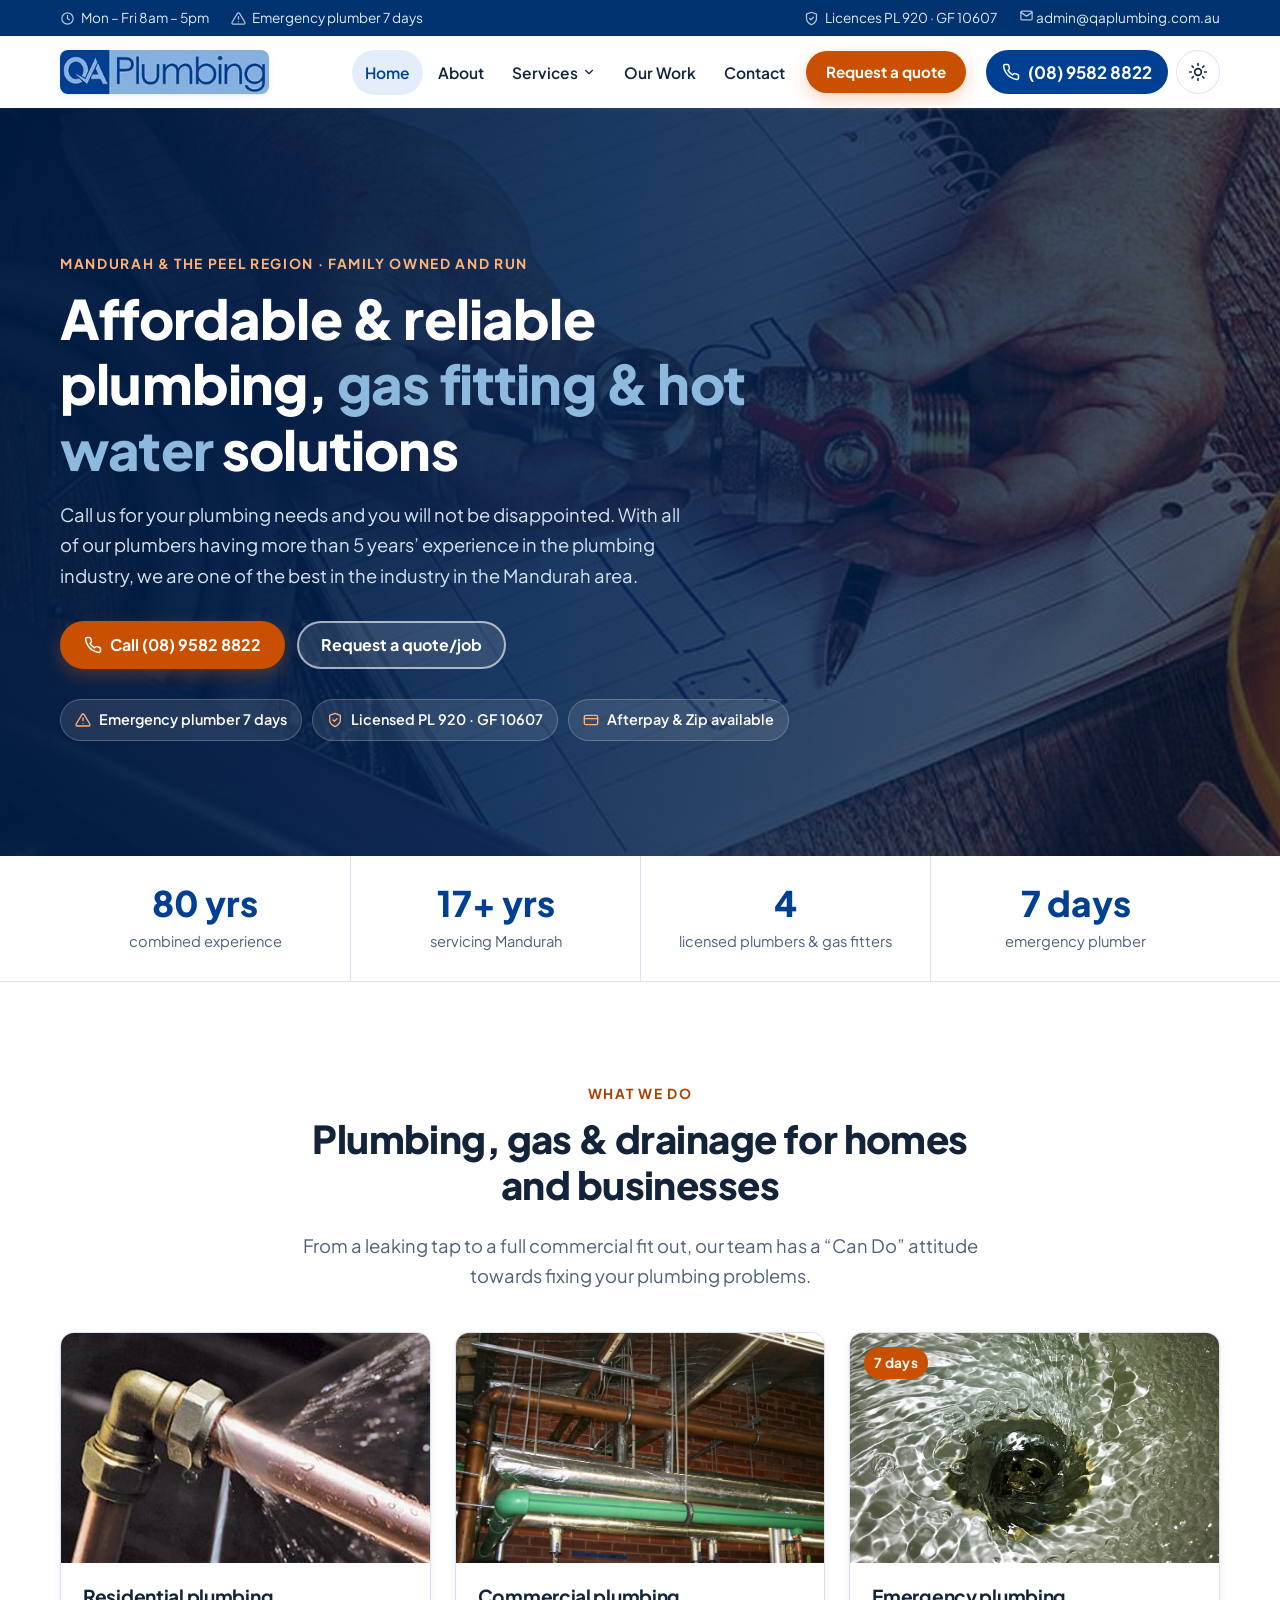
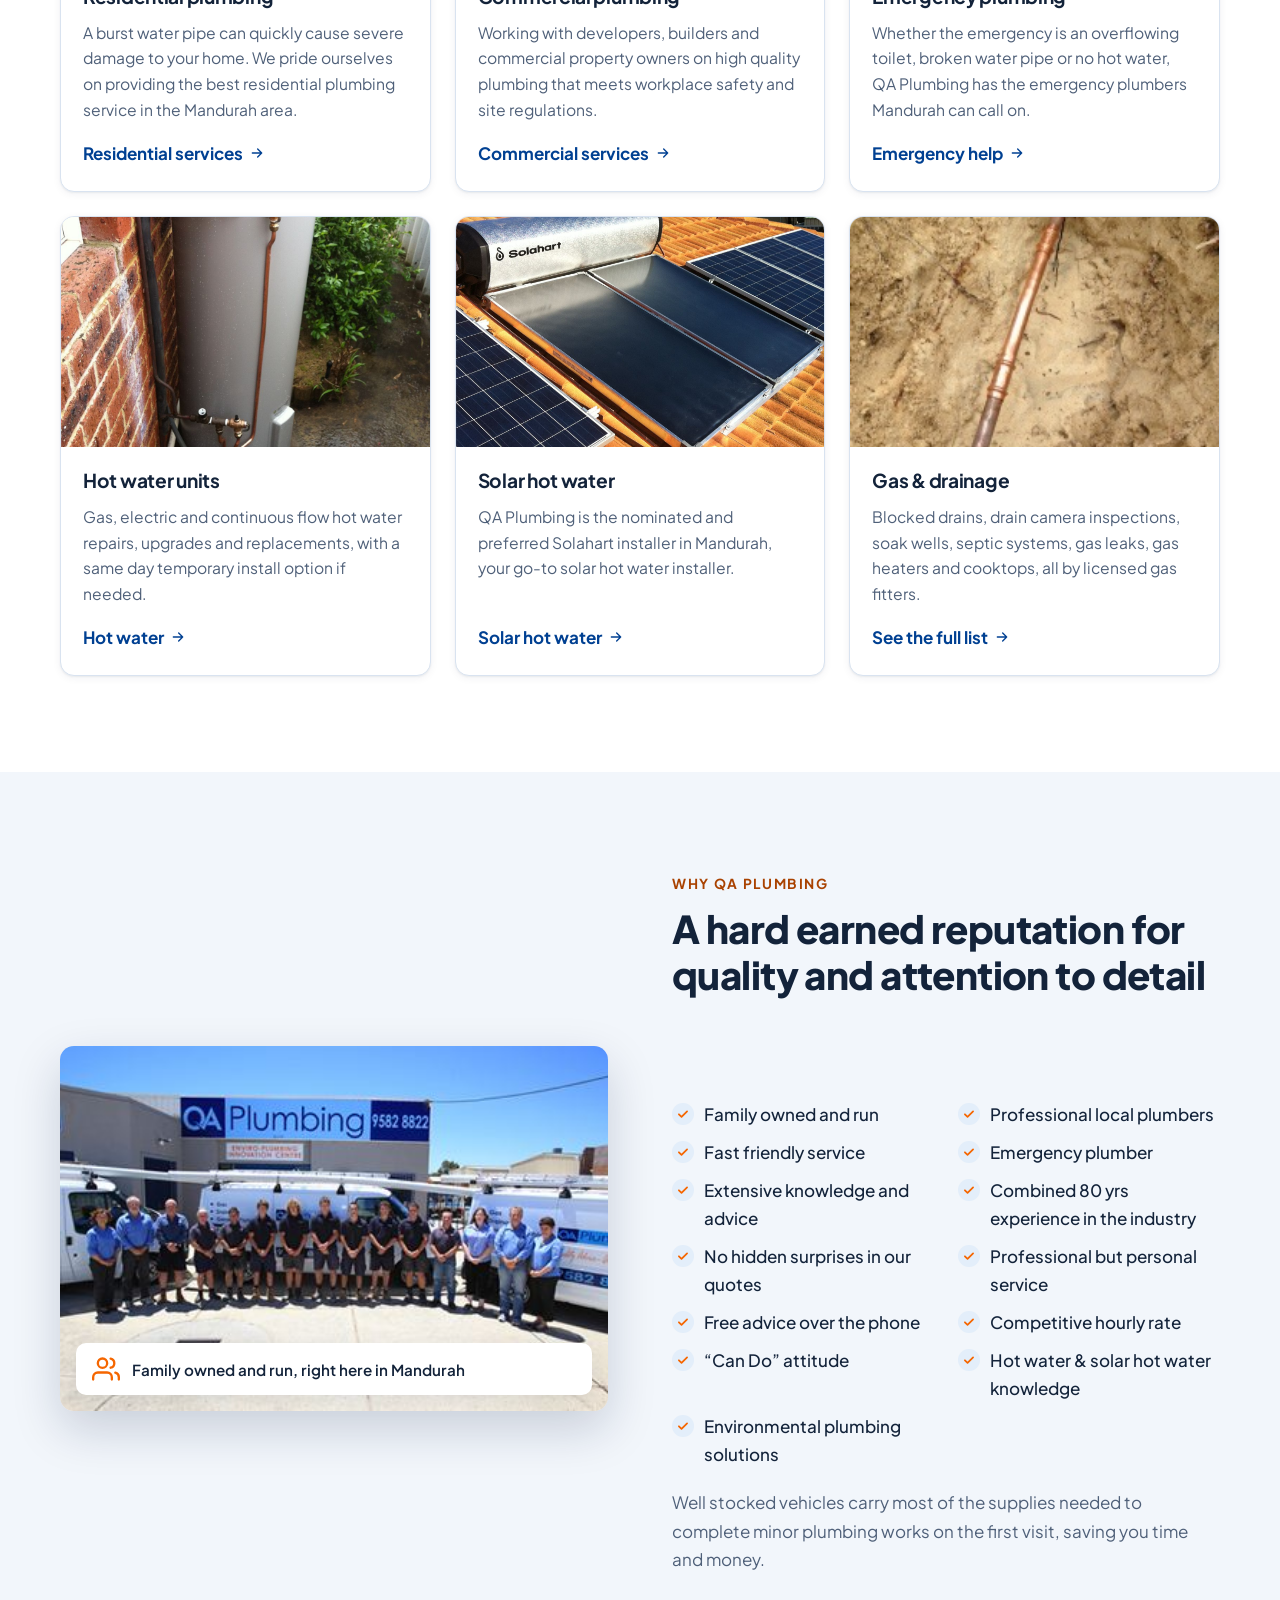
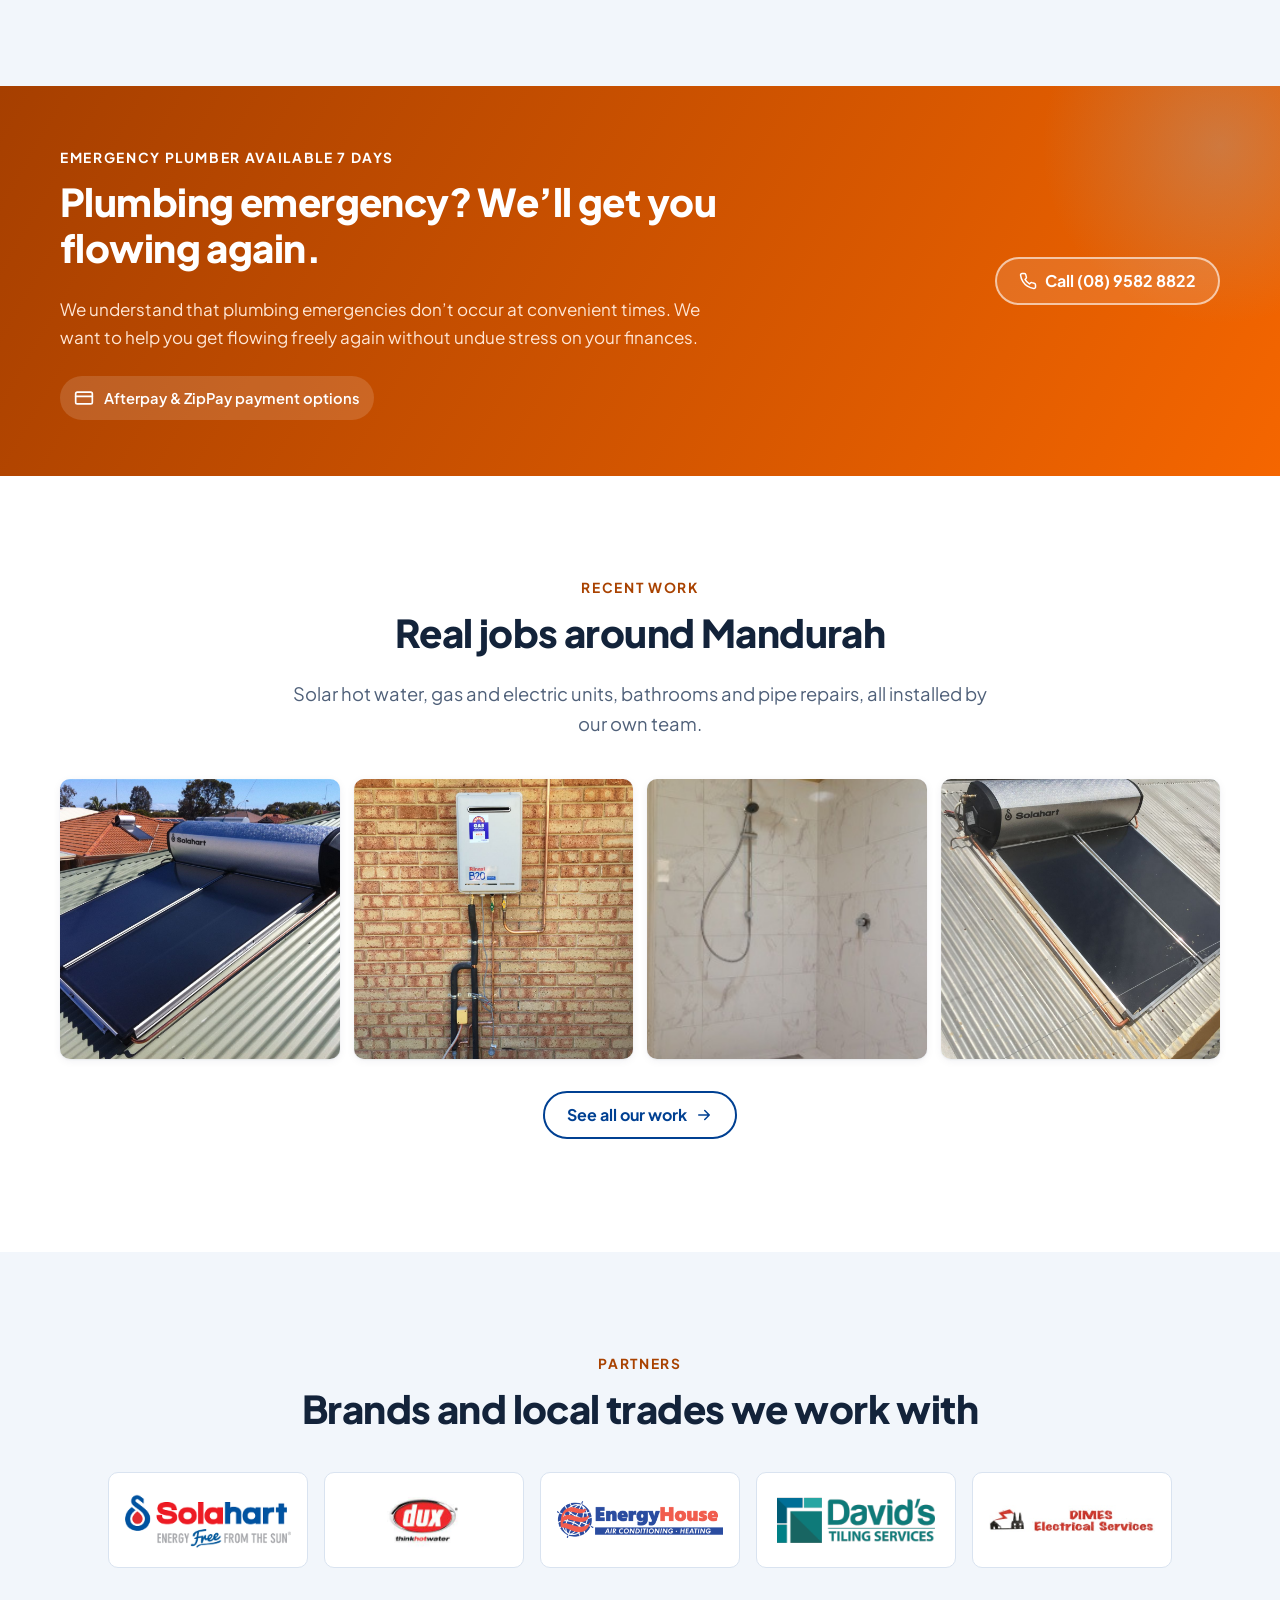
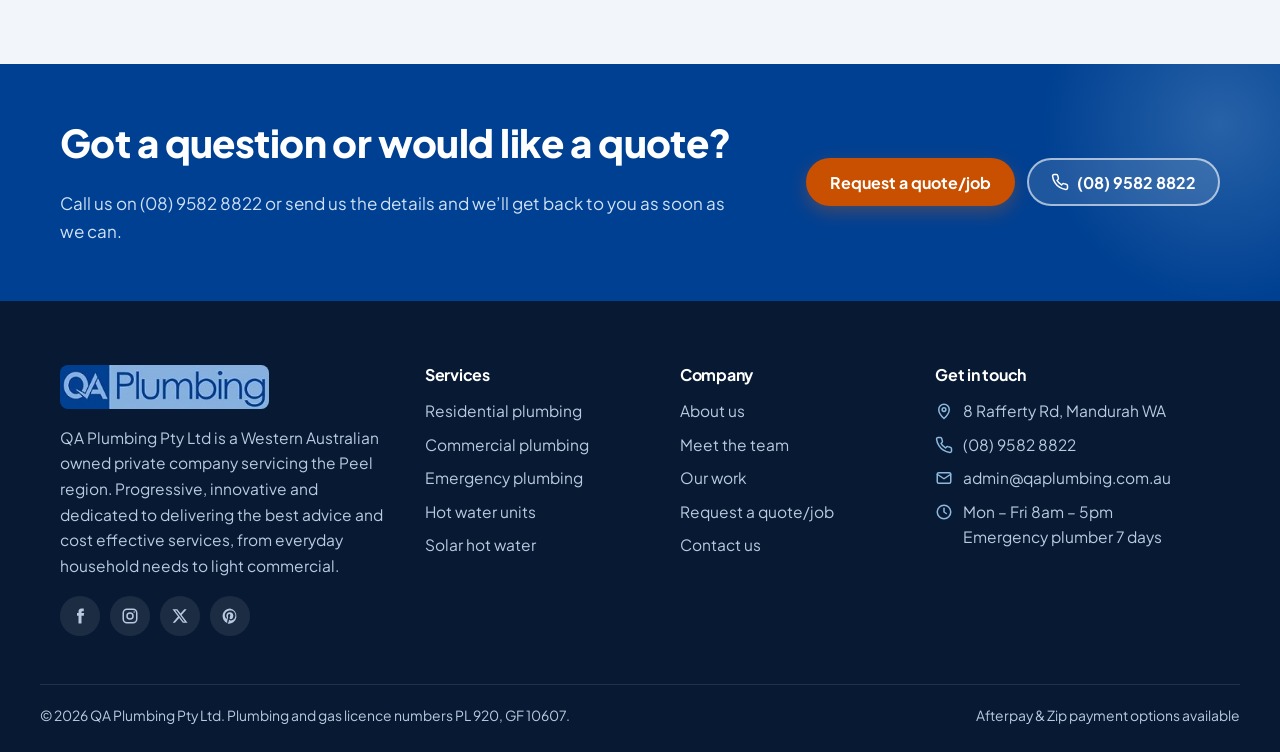
==== commit 20d0ceed: "Fix tap targets, contrast, narrow phones and headings; add noindex; correct README claims" ====
--- a/index.html
+++ b/index.html
@@ -3,6 +3,7 @@
 <head>
 <meta charset="utf-8">
 <meta name="viewport" content="width=device-width, initial-scale=1">
+  <meta name="robots" content="noindex">
 <title>QA Plumbing, Gas &amp; Drainage | Mandurah Plumbers | (08) 9582 8822</title>
 <meta name="description" content="Family owned Mandurah plumbers for residential, commercial and emergency plumbing, gas fitting, drainage and hot water. Call (08) 9582 8822.">
 <meta name="theme-color" content="#004092">
@@ -37,7 +38,7 @@
         <li><a class="nav-link" href="index.html" aria-current="page">Home</a></li>
         <li><a class="nav-link" href="about.html">About</a></li>
         <li class="has-sub">
-          <a class="nav-link" href="index.html#services">Services <svg viewBox="0 0 24 24" fill="none" stroke="currentColor" stroke-width="2" stroke-linecap="round" stroke-linejoin="round" aria-hidden="true" class="chev"><path d="M6 9l6 6 6-6"/></svg></a>
+          <a class="nav-link" href="#services">Services <svg viewBox="0 0 24 24" fill="none" stroke="currentColor" stroke-width="2" stroke-linecap="round" stroke-linejoin="round" aria-hidden="true" class="chev"><path d="M6 9l6 6 6-6"/></svg></a>
           <ul class="sub">
             <li><a href="residential.html">Residential plumbing</a></li>
             <li><a href="commercial.html">Commercial plumbing</a></li>
@@ -254,7 +255,7 @@
       <ul>
         <li><a href="residential.html">Residential plumbing</a></li>
         <li><a href="commercial.html">Commercial plumbing</a></li>
-        <li><a href="index.html#emergency">Emergency plumbing</a></li>
+        <li><a href="#emergency">Emergency plumbing</a></li>
         <li><a href="hot-water.html">Hot water units</a></li>
         <li><a href="solar.html">Solar hot water</a></li>
       </ul>
--- a/css/style.css
+++ b/css/style.css
@@ -524,3 +524,32 @@
   .btn:hover, a.card:hover, .card.lift:hover, .service-list li:hover, .info-item:hover, .partners a:hover { transform: none; }
   a.card:hover .card-media img, .zoom:hover img, .media-frame:hover img, .gallery-item:hover img { transform: none; }
 }
+
+/* ---------- Spec fixes, 25 Nov 2026: tap targets, readable text, narrow phones ---------- */
+.vh-h { position: absolute; width: 1px; height: 1px; margin: -1px; padding: 0; overflow: hidden; clip-path: inset(50%); white-space: nowrap; border: 0; }
+@media (max-width: 900px) {
+  .site-footer a:not(.btn):not(:has(img, svg)) { display: inline-block; min-width: 44px; padding-top: 11px; padding-bottom: 11px; }
+  .site-footer ul { gap: 0; }
+  .site-footer li { margin-bottom: 0; padding-top: 0; padding-bottom: 0; align-items: center; }
+  .contact-list a { display: inline-block; padding-top: 11px; padding-bottom: 11px; }
+  .topbar a { display: inline-block; min-height: 44px; line-height: 44px; margin: -6px 0; }
+  .topbar .container { padding-top: 6px; padding-bottom: 6px; align-items: center; }
+}
+:root { --accent-text: #a94200; }
+[data-theme="dark"] { --accent-text: #ff8f45; }
+.eyebrow, .product .kicker { font-size: 0.86rem; color: var(--accent-text); }
+.hero .eyebrow, .page-hero .eyebrow, .band .eyebrow, .emergency .eyebrow { color: #ffb37a; }
+.field label .req, .req { color: var(--accent-text); }
+.tag, .gallery-item .cap { font-size: 0.85rem; }
+.crumbs a { display: inline-block; min-width: 44px; padding: 13px 0; }
+.filter-btn { min-height: 44px; }
+.brand { min-height: 44px; align-items: center; }
+.info-item a { display: inline-block; padding: 10px 0; overflow-wrap: anywhere; }
+.contact-grid > *, .field, form > * { min-width: 0; }
+@media (max-width: 900px) { .site-footer .social a, .site-footer .socials a, .site-footer a:has(svg) { width: 44px; height: 44px; } }
+@media (max-width: 380px) {
+  .header-inner { gap: 6px; padding-left: 12px; padding-right: 12px; }
+  .brand img { height: 30px; }
+  .header-actions { gap: 5px; }
+  .icon-btn, .header-call { width: 44px; height: 44px; min-height: 44px; }
+}
